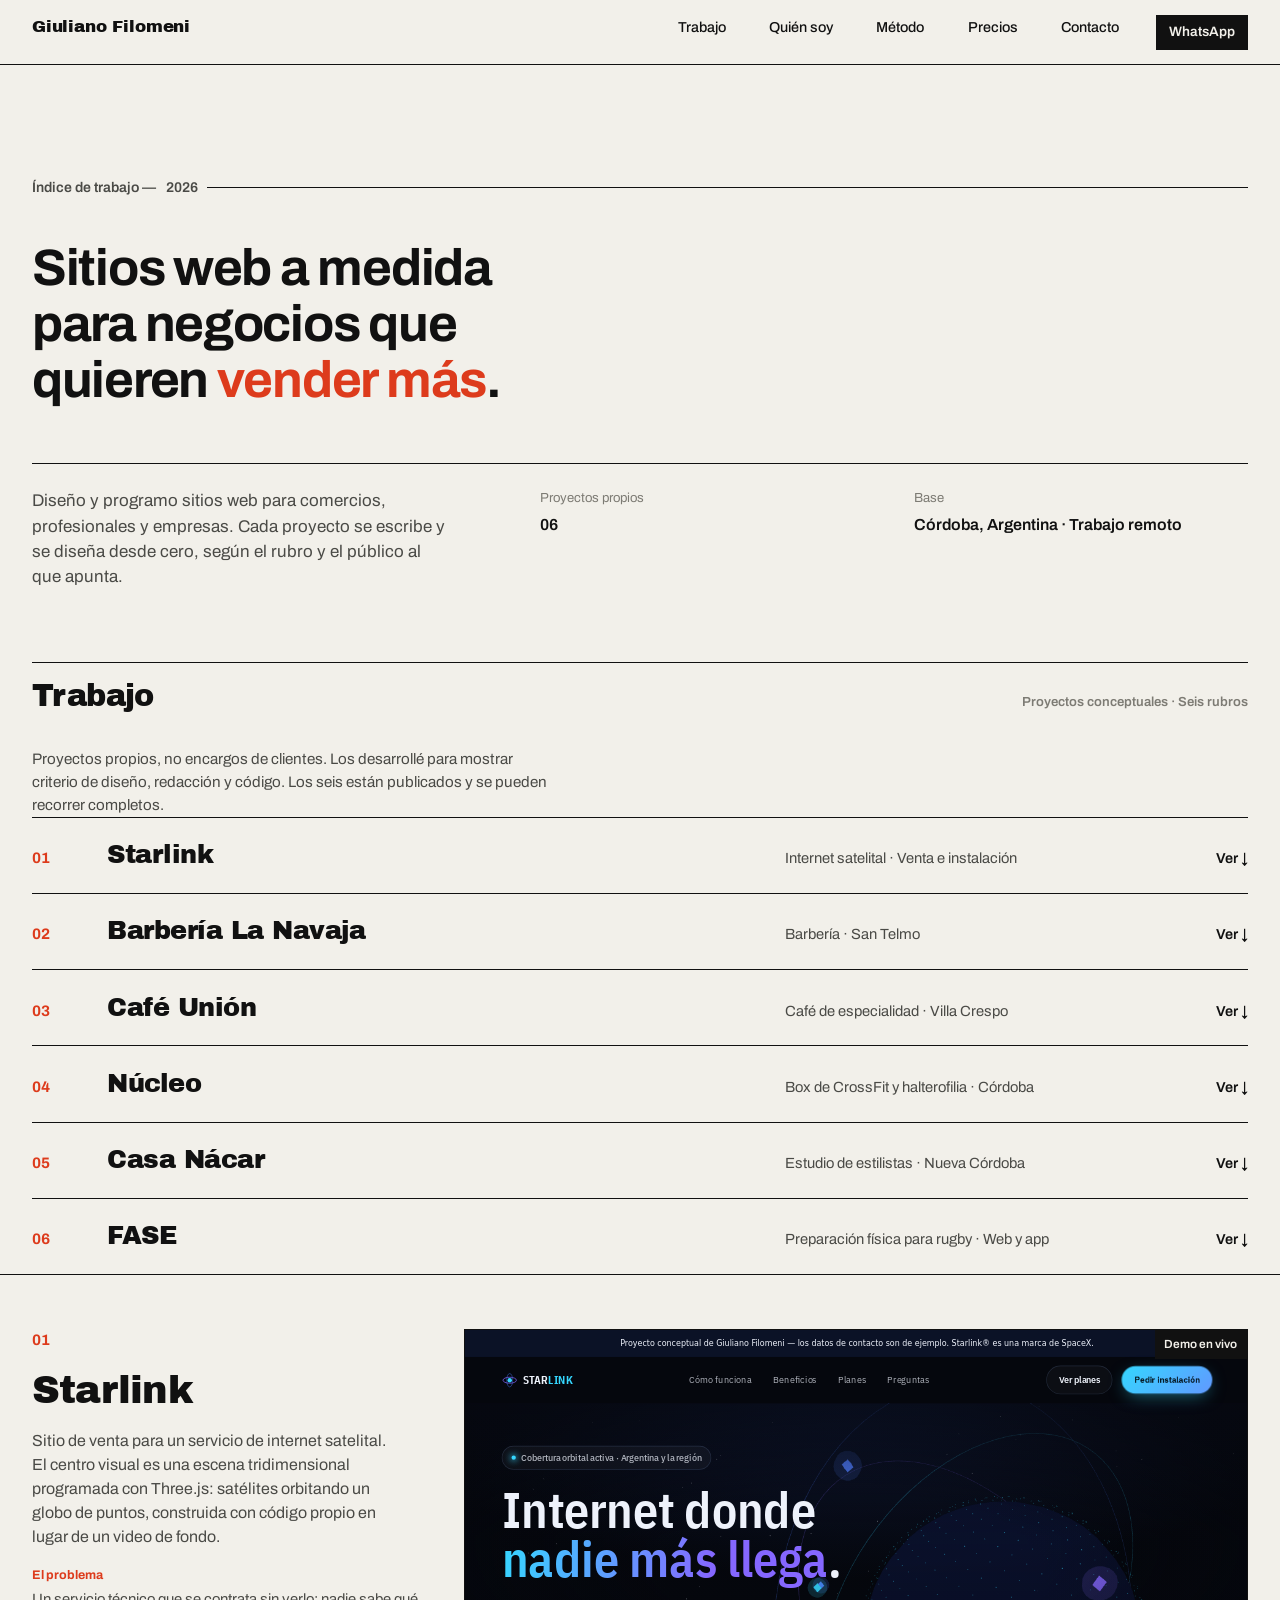
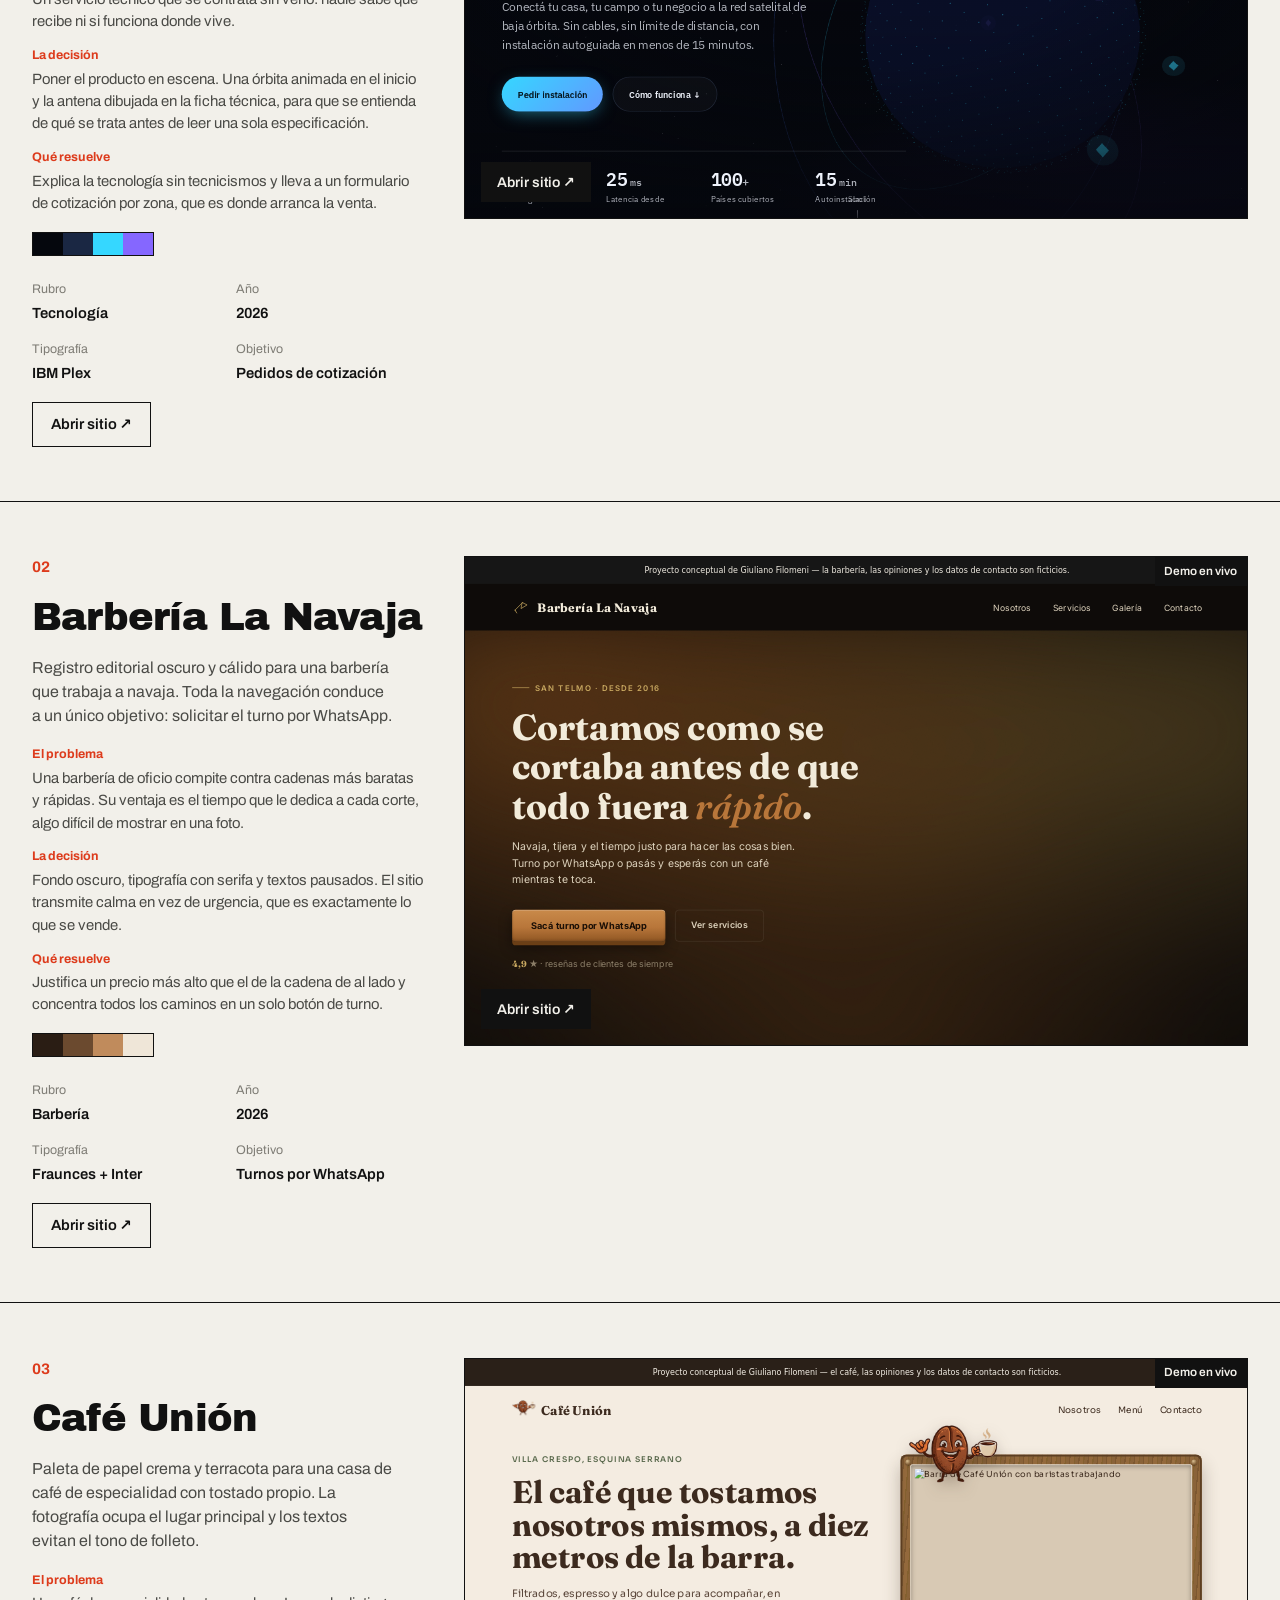
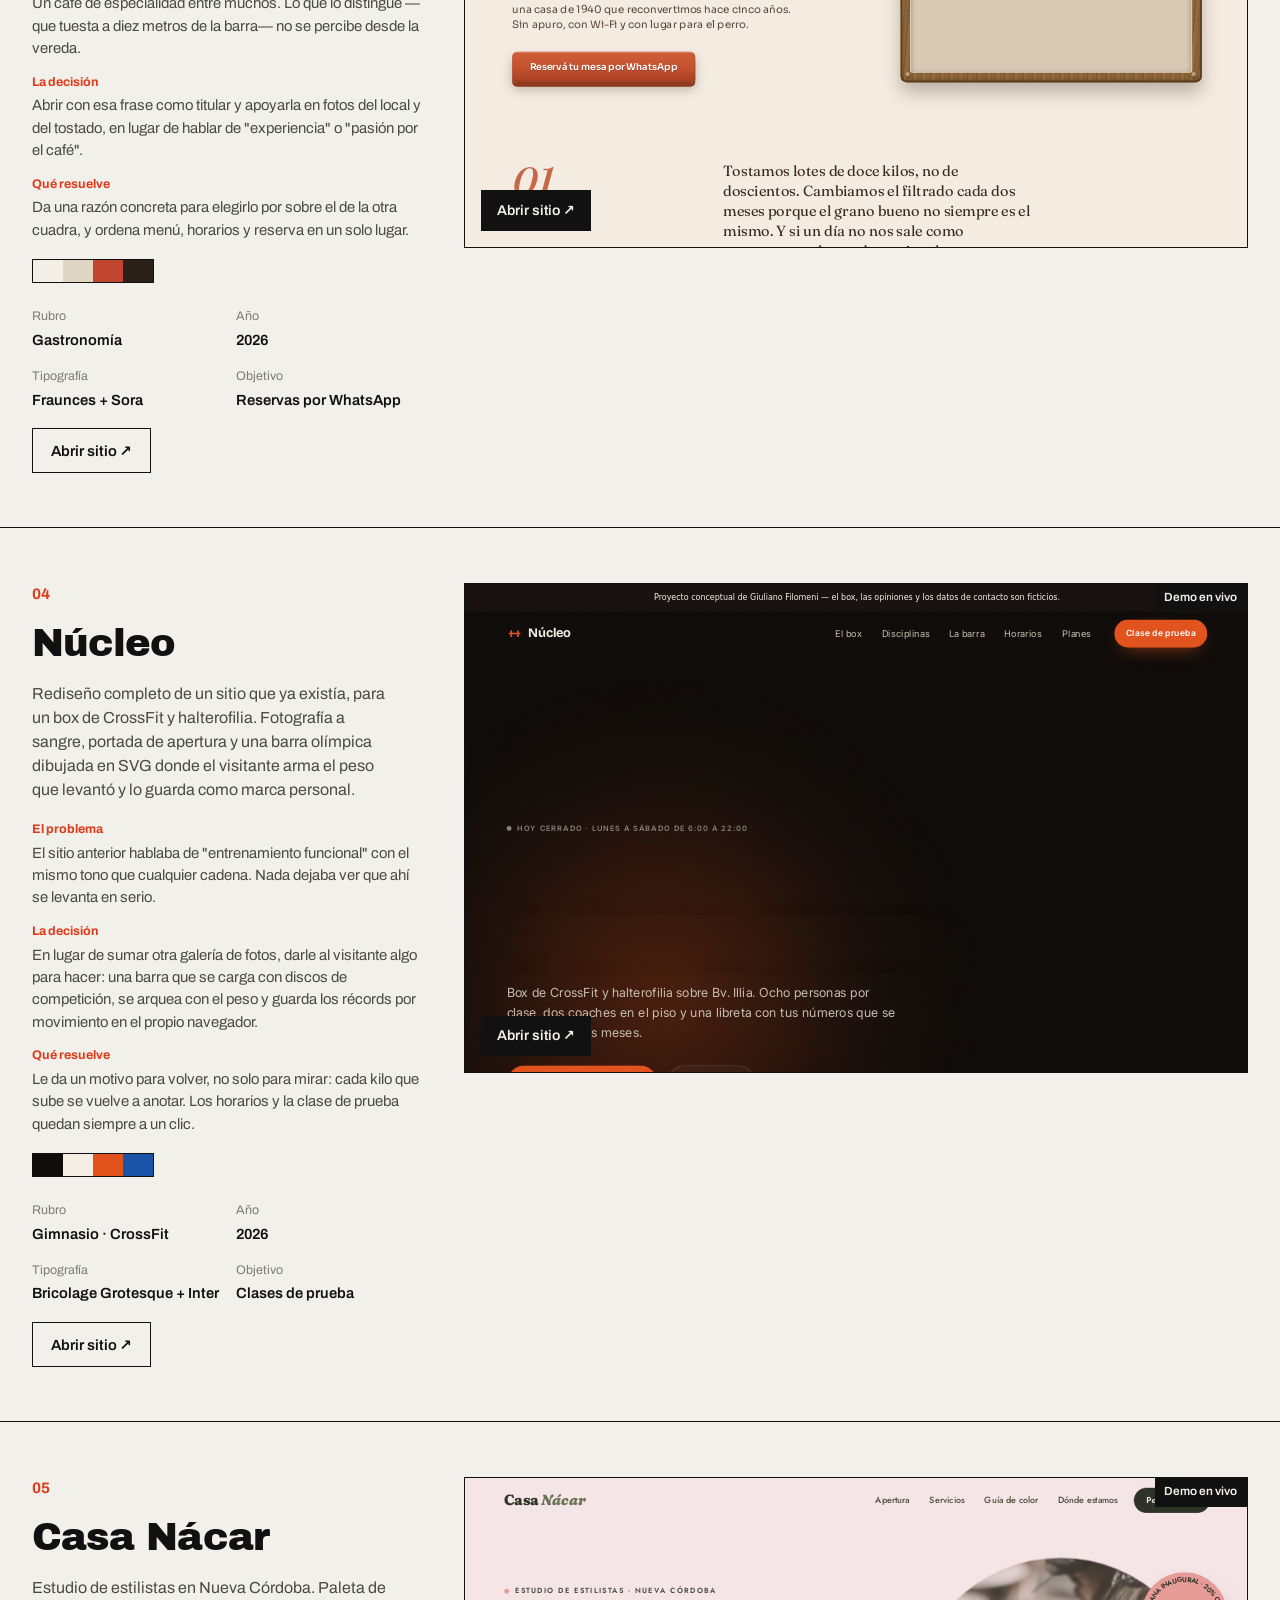
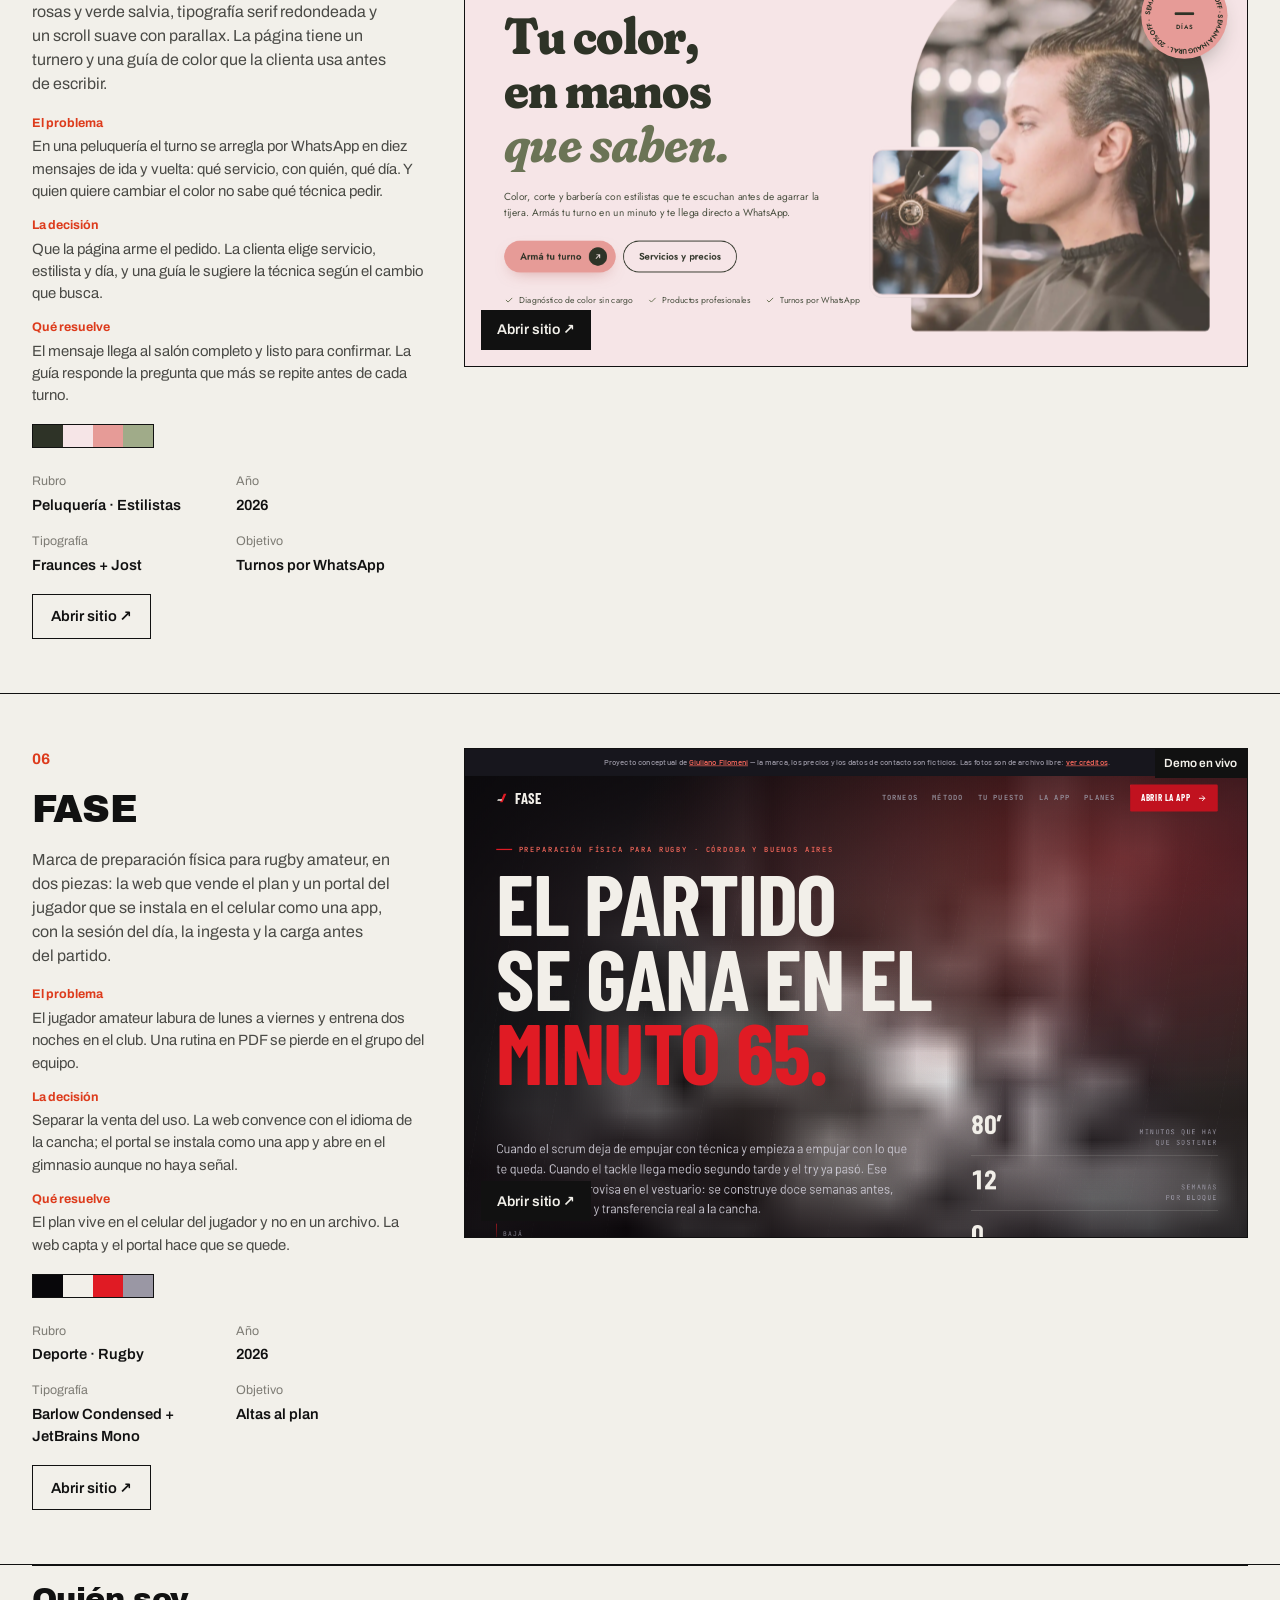
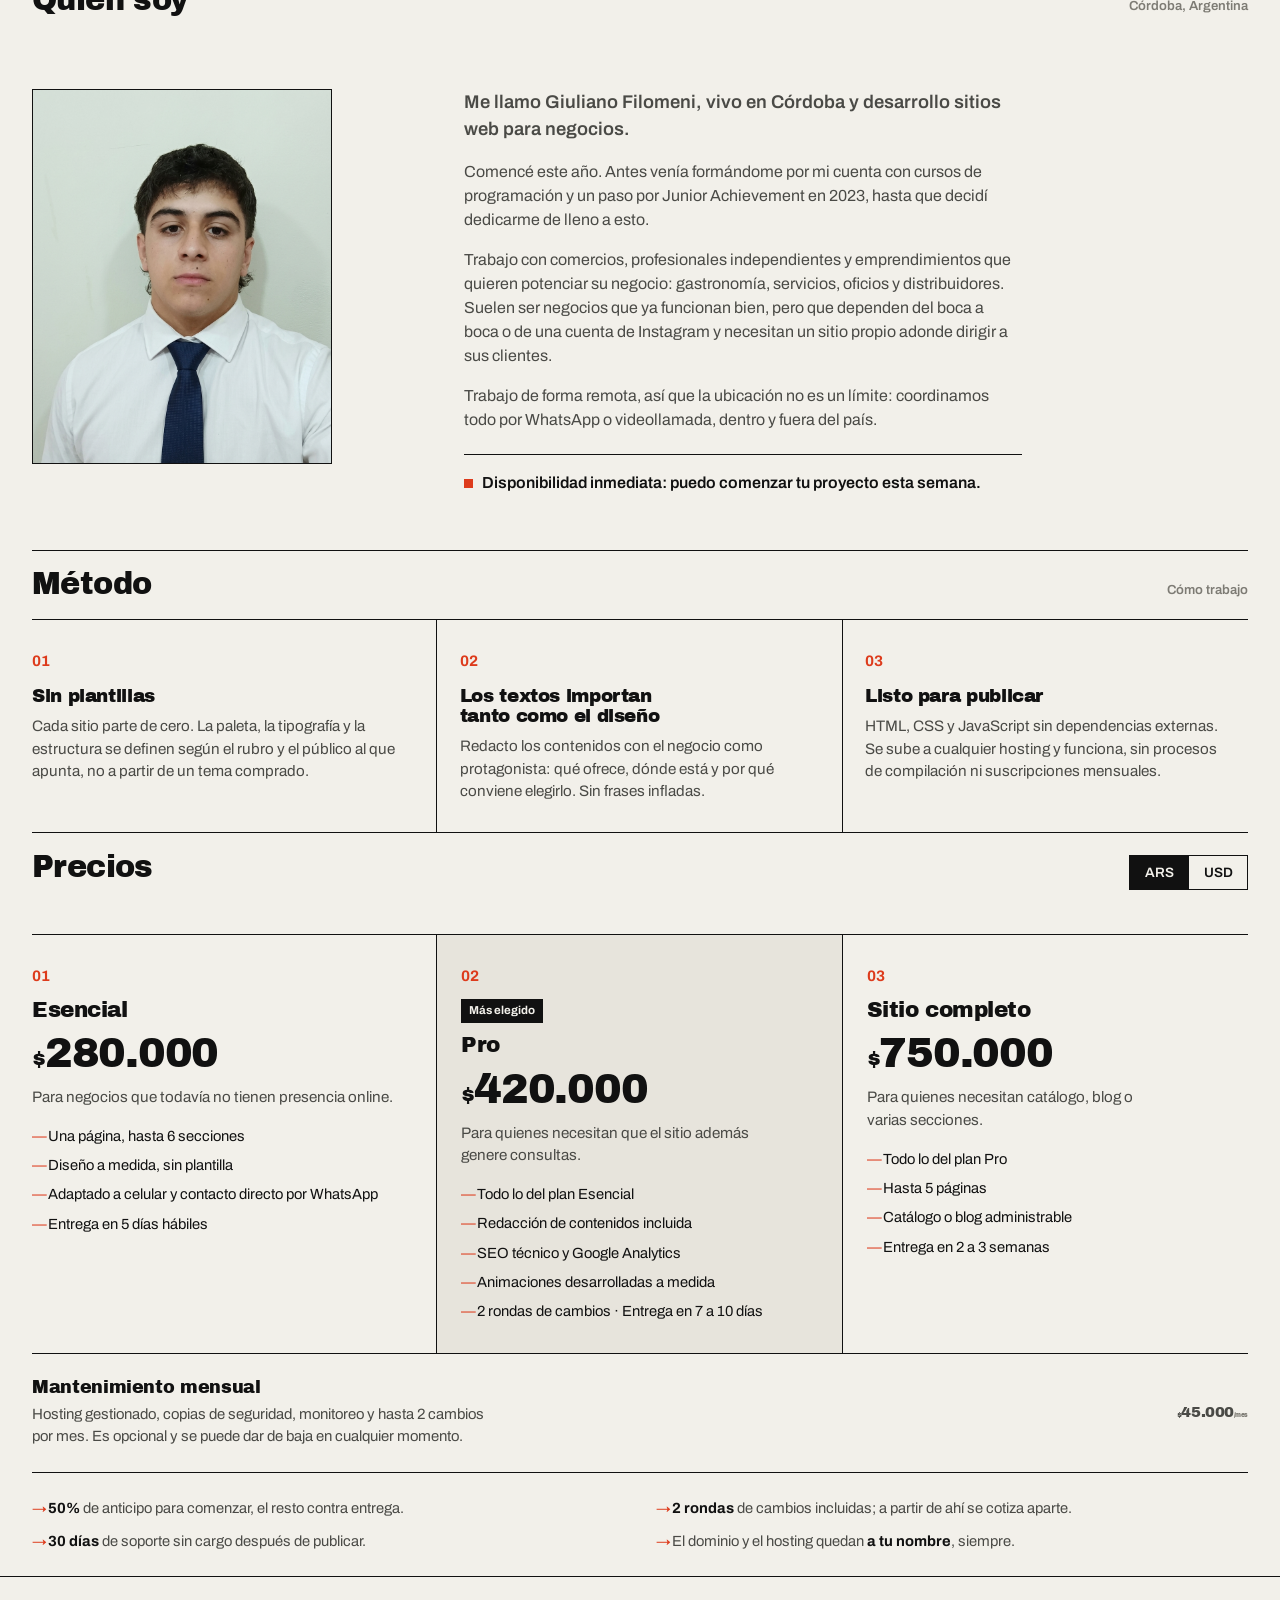
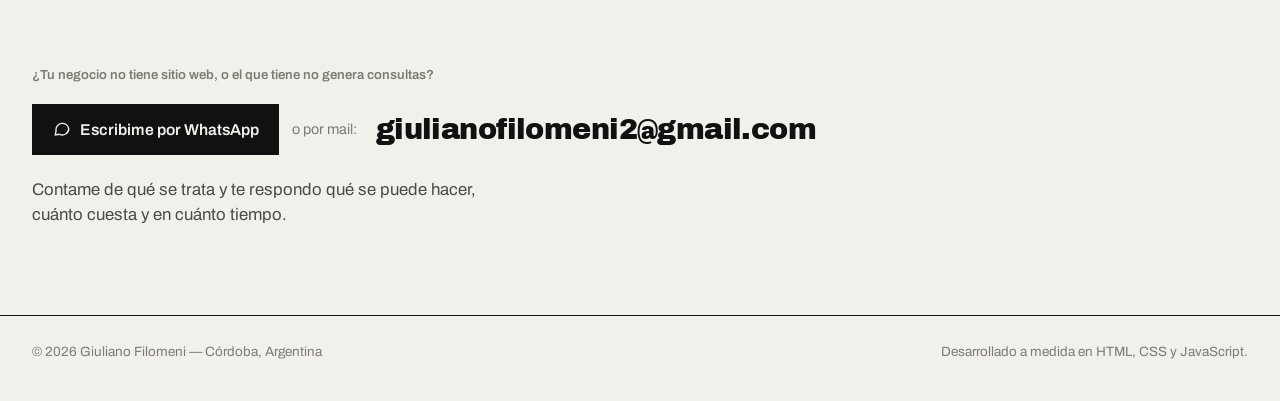
==== index.html @ c08fb783 "Portafolio y seis demos para GitHub Pages" ====
<!doctype html>
<html lang="es">
<head>
<meta charset="utf-8">
<meta name="viewport" content="width=device-width, initial-scale=1">
<title>Giuliano Filomeni — Sitios web para negocios</title>
<meta name="description" content="Diseño y desarrollo de sitios web a medida para comercios, profesionales y empresas. Sin plantillas, listos para publicar.">

<!-- Vista previa del enlace en WhatsApp, Instagram, LinkedIn y Gmail.
     og:url y og:image tienen que ser absolutas: WhatsApp no resuelve rutas
     relativas, y sin imagen el link se comparte como texto pelado. -->
<meta property="og:type" content="website">
<meta property="og:locale" content="es_AR">
<meta property="og:site_name" content="Giuliano Filomeni">
<meta property="og:url" content="https://giulianofilomeni2-ui.github.io/demos/">
<meta property="og:title" content="Giuliano Filomeni — Sitios web para negocios">
<meta property="og:description" content="Diseño y programo sitios web a medida para comercios, profesionales y empresas. Seis proyectos que podés recorrer completos.">
<meta property="og:image" content="https://giulianofilomeni2-ui.github.io/demos/assets/og.png">
<meta property="og:image:width" content="1200">
<meta property="og:image:height" content="630">
<meta property="og:image:alt" content="Sitios web a medida para negocios que venden más — Starlink, Barbería, Café Unión, Núcleo, Casa Nácar y FASE.">
<meta name="twitter:card" content="summary_large_image">

<link rel="preconnect" href="https://fonts.googleapis.com">
<link rel="preconnect" href="https://fonts.gstatic.com" crossorigin>
<link rel="stylesheet" href="https://fonts.googleapis.com/css2?family=Archivo+Black&family=Archivo:wght@400;500;600;700&display=swap">

<link rel="icon" href="data:image/svg+xml,%3Csvg xmlns='http://www.w3.org/2000/svg' viewBox='0 0 32 32'%3E%3Crect width='32' height='32' fill='%23f2f0ea'/%3E%3Crect x='6' y='6' width='20' height='20' fill='%23dd3b1c'/%3E%3C/svg%3E">

<link rel="stylesheet" href="styles.css?v=20260909">
<script>document.documentElement.className += " js-enabled";</script>
</head>
<body>
<a class="skip-link" href="#main">Saltar al contenido</a>

<!-- ============ MASTHEAD ============ -->
<header class="masthead">
  <div class="wrap masthead-inner">
    <a class="masthead-name" href="#top" data-name>Giuliano Filomeni</a>
    <nav class="masthead-meta" aria-label="Principal">
      <a class="masthead-link" href="#trabajo">Trabajo</a>
      <a class="masthead-link" href="#quien-soy">Quién soy</a>
      <a class="masthead-link" href="#metodo">Método</a>
      <a class="masthead-link" href="#precios">Precios</a>
      <a class="masthead-link" href="#contacto">Contacto</a>
      <a class="masthead-wa" data-whatsapp href="https://wa.me/5493516655499" target="_blank" rel="noopener">WhatsApp</a>
    </nav>
  </div>
</header>

<main id="main">

  <!-- ============ HERO ============ -->
  <section class="hero" id="top">
    <div class="wrap">
      <p class="hero-kicker">Índice de trabajo — <span data-year>2026</span></p>
      <h1 class="hero-title">Sitios web a medida para negocios que quieren <span class="accent">vender más</span>.</h1>

      <div class="hero-foot">
        <p class="hero-lede">Diseño y programo sitios web para comercios, profesionales y empresas. Cada proyecto se escribe y se diseña desde cero, según el rubro y el público al que apunta.</p>
        <dl class="hero-cell">
          <dt>Proyectos propios</dt>
          <dd>06</dd>
        </dl>
        <dl class="hero-cell">
          <dt>Base</dt>
          <dd>Córdoba, Argentina · Trabajo remoto</dd>
        </dl>
      </div>
    </div>
  </section>

  <!-- ============ ÍNDICE ============ -->
  <section id="trabajo">
    <div class="wrap">
      <div class="section-head">
        <h2>Trabajo</h2>
        <span class="label">Proyectos conceptuales · Seis rubros</span>
      </div>

      <p class="section-note">Proyectos propios, no encargos de clientes. Los desarrollé para mostrar criterio de diseño, redacción y código. Los seis están publicados y se pueden recorrer completos.</p>

      <a class="index-row" href="#proy-starlink">
        <span class="num">01</span>
        <span class="index-name">Starlink</span>
        <span class="index-meta">Internet satelital · Venta e instalación</span>
        <span class="index-go">Ver ↓</span>
      </a>
      <a class="index-row" href="#proy-barberia">
        <span class="num">02</span>
        <span class="index-name">Barbería La Navaja</span>
        <span class="index-meta">Barbería · San Telmo</span>
        <span class="index-go">Ver ↓</span>
      </a>
      <a class="index-row" href="#proy-cafe">
        <span class="num">03</span>
        <span class="index-name">Café Unión</span>
        <span class="index-meta">Café de especialidad · Villa Crespo</span>
        <span class="index-go">Ver ↓</span>
      </a>
      <a class="index-row" href="#proy-nucleo">
        <span class="num">04</span>
        <span class="index-name">Núcleo</span>
        <span class="index-meta">Box de CrossFit y halterofilia · Córdoba</span>
        <span class="index-go">Ver ↓</span>
      </a>
      <a class="index-row" href="#proy-nacar">
        <span class="num">05</span>
        <span class="index-name">Casa Nácar</span>
        <span class="index-meta">Estudio de estilistas · Nueva Córdoba</span>
        <span class="index-go">Ver ↓</span>
      </a>
      <a class="index-row" href="#proy-fase">
        <span class="num">06</span>
        <span class="index-name">FASE</span>
        <span class="index-meta">Preparación física para rugby · Web y app</span>
        <span class="index-go">Ver ↓</span>
      </a>
    </div>
  </section>

  <!-- ============ PROYECTO 01 — STARLINK ============ -->
  <section class="project-section" id="proy-starlink">
    <div class="wrap">
      <div class="project">
        <div class="project-info" data-reveal>
          <span class="num">01</span>
          <h2 class="project-title">Starlink</h2>
          <p class="project-desc">Sitio de venta para un servicio de internet satelital. El centro visual es una escena tridimensional programada con Three.js: satélites orbitando un globo de puntos, construida con código propio en lugar de un video de fondo.</p>

          <dl class="project-case">
            <div><dt>El problema</dt><dd>Un servicio técnico que se contrata sin verlo: nadie sabe qué recibe ni si funciona donde vive.</dd></div>
            <div><dt>La decisión</dt><dd>Poner el producto en escena. Una órbita animada en el inicio y la antena dibujada en la ficha técnica, para que se entienda de qué se trata antes de leer una sola especificación.</dd></div>
            <div><dt>Qué resuelve</dt><dd>Explica la tecnología sin tecnicismos y lleva a un formulario de cotización por zona, que es donde arranca la venta.</dd></div>
          </dl>
          <div class="project-swatches" aria-hidden="true">
            <span style="background:#05070d"></span><span style="background:#1a2743"></span>
            <span style="background:#35d7ff"></span><span style="background:#8567ff"></span>
          </div>
          <dl class="project-specs">
            <div><dt>Rubro</dt><dd>Tecnología</dd></div>
            <div><dt>Año</dt><dd>2026</dd></div>
            <div><dt>Tipografía</dt><dd>IBM Plex</dd></div>
            <div><dt>Objetivo</dt><dd>Pedidos de cotización</dd></div>
          </dl>
          <a class="project-cta" data-project-link="starlink" href="starlink/" target="_blank" rel="noopener">Abrir sitio ↗</a>
        </div>

        <div class="preview" data-reveal>
          <span class="preview-tag">Demo en vivo</span>
          <span class="preview-fallback" style="--fallback-bg:#05070d; --fallback-ink:#eef2fb;">
            <strong>Starlink</strong>
            <span>Escena 3D · Internet satelital</span>
          </span>
          <iframe data-project-frame="starlink" title="Vista previa del sitio Starlink"
                  loading="lazy" tabindex="-1" scrolling="no" aria-hidden="true"></iframe>
          <a class="preview-open" data-project-link="starlink" href="starlink/" target="_blank" rel="noopener">
            <span>Abrir sitio ↗</span>
          </a>
        </div>
      </div>
    </div>
  </section>

  <!-- ============ PROYECTO 02 — BARBERÍA ============ -->
  <section class="project-section" id="proy-barberia">
    <div class="wrap">
      <div class="project">
        <div class="project-info" data-reveal>
          <span class="num">02</span>
          <h2 class="project-title">Barbería La Navaja</h2>
          <p class="project-desc">Registro editorial oscuro y cálido para una barbería que trabaja a navaja. Toda la navegación conduce a un único objetivo: solicitar el turno por WhatsApp.</p>

          <dl class="project-case">
            <div><dt>El problema</dt><dd>Una barbería de oficio compite contra cadenas más baratas y rápidas. Su ventaja es el tiempo que le dedica a cada corte, algo difícil de mostrar en una foto.</dd></div>
            <div><dt>La decisión</dt><dd>Fondo oscuro, tipografía con serifa y textos pausados. El sitio transmite calma en vez de urgencia, que es exactamente lo que se vende.</dd></div>
            <div><dt>Qué resuelve</dt><dd>Justifica un precio más alto que el de la cadena de al lado y concentra todos los caminos en un solo botón de turno.</dd></div>
          </dl>
          <div class="project-swatches" aria-hidden="true">
            <span style="background:#2a1d14"></span><span style="background:#6b4a2f"></span>
            <span style="background:#c08b5c"></span><span style="background:#efe6d8"></span>
          </div>
          <dl class="project-specs">
            <div><dt>Rubro</dt><dd>Barbería</dd></div>
            <div><dt>Año</dt><dd>2026</dd></div>
            <div><dt>Tipografía</dt><dd>Fraunces + Inter</dd></div>
            <div><dt>Objetivo</dt><dd>Turnos por WhatsApp</dd></div>
          </dl>
          <a class="project-cta" data-project-link="barberia" href="barberia-la-navaja/" target="_blank" rel="noopener">Abrir sitio ↗</a>
        </div>

        <div class="preview" data-reveal>
          <span class="preview-tag">Demo en vivo</span>
          <span class="preview-fallback" style="--fallback-bg:#2a1d14; --fallback-ink:#efe6d8;">
            <strong>Barbería La Navaja</strong>
            <span>Editorial oscuro · San Telmo</span>
          </span>
          <iframe data-project-frame="barberia" title="Vista previa del sitio Barbería La Navaja"
                  loading="lazy" tabindex="-1" scrolling="no" aria-hidden="true"></iframe>
          <a class="preview-open" data-project-link="barberia" href="barberia-la-navaja/" target="_blank" rel="noopener">
            <span>Abrir sitio ↗</span>
          </a>
        </div>
      </div>
    </div>
  </section>

  <!-- ============ PROYECTO 03 — CAFÉ ============ -->
  <section class="project-section" id="proy-cafe">
    <div class="wrap">
      <div class="project">
        <div class="project-info" data-reveal>
          <span class="num">03</span>
          <h2 class="project-title">Café Unión</h2>
          <p class="project-desc">Paleta de papel crema y terracota para una casa de café de especialidad con tostado propio. La fotografía ocupa el lugar principal y los textos evitan el tono de folleto.</p>

          <dl class="project-case">
            <div><dt>El problema</dt><dd>Un café de especialidad entre muchos. Lo que lo distingue —que tuesta a diez metros de la barra— no se percibe desde la vereda.</dd></div>
            <div><dt>La decisión</dt><dd>Abrir con esa frase como titular y apoyarla en fotos del local y del tostado, en lugar de hablar de "experiencia" o "pasión por el café".</dd></div>
            <div><dt>Qué resuelve</dt><dd>Da una razón concreta para elegirlo por sobre el de la otra cuadra, y ordena menú, horarios y reserva en un solo lugar.</dd></div>
          </dl>
          <div class="project-swatches" aria-hidden="true">
            <span style="background:#f4efe6"></span><span style="background:#e0d4c2"></span>
            <span style="background:#c0442e"></span><span style="background:#2a2018"></span>
          </div>
          <dl class="project-specs">
            <div><dt>Rubro</dt><dd>Gastronomía</dd></div>
            <div><dt>Año</dt><dd>2026</dd></div>
            <div><dt>Tipografía</dt><dd>Fraunces + Sora</dd></div>
            <div><dt>Objetivo</dt><dd>Reservas por WhatsApp</dd></div>
          </dl>
          <a class="project-cta" data-project-link="cafe" href="cafe-union/" target="_blank" rel="noopener">Abrir sitio ↗</a>
        </div>

        <div class="preview" data-reveal>
          <span class="preview-tag">Demo en vivo</span>
          <span class="preview-fallback" style="--fallback-bg:#f4efe6; --fallback-ink:#2a2018;">
            <strong>Café Unión</strong>
            <span>Editorial crema · Villa Crespo</span>
          </span>
          <iframe data-project-frame="cafe" title="Vista previa del sitio Café Unión"
                  loading="lazy" tabindex="-1" scrolling="no" aria-hidden="true"></iframe>
          <a class="preview-open" data-project-link="cafe" href="cafe-union/" target="_blank" rel="noopener">
            <span>Abrir sitio ↗</span>
          </a>
        </div>
      </div>
    </div>
  </section>

  <!-- ============ PROYECTO 04 — NÚCLEO ============ -->
  <section class="project-section" id="proy-nucleo">
    <div class="wrap">
      <div class="project">
        <div class="project-info" data-reveal>
          <span class="num">04</span>
          <h2 class="project-title">Núcleo</h2>
          <p class="project-desc">Rediseño completo de un sitio que ya existía, para un box de CrossFit y halterofilia. Fotografía a sangre, portada de apertura y una barra olímpica dibujada en SVG donde el visitante arma el peso que levantó y lo guarda como marca personal.</p>

          <dl class="project-case">
            <div><dt>El problema</dt><dd>El sitio anterior hablaba de "entrenamiento funcional" con el mismo tono que cualquier cadena. Nada dejaba ver que ahí se levanta en serio.</dd></div>
            <div><dt>La decisión</dt><dd>En lugar de sumar otra galería de fotos, darle al visitante algo para hacer: una barra que se carga con discos de competición, se arquea con el peso y guarda los récords por movimiento en el propio navegador.</dd></div>
            <div><dt>Qué resuelve</dt><dd>Le da un motivo para volver, no solo para mirar: cada kilo que sube se vuelve a anotar. Los horarios y la clase de prueba quedan siempre a un clic.</dd></div>
          </dl>
          <div class="project-swatches" aria-hidden="true">
            <span style="background:#0f0c0a"></span><span style="background:#f4eee5"></span>
            <span style="background:#e2521c"></span><span style="background:#1a53a8"></span>
          </div>
          <dl class="project-specs">
            <div><dt>Rubro</dt><dd>Gimnasio · CrossFit</dd></div>
            <div><dt>Año</dt><dd>2026</dd></div>
            <div><dt>Tipografía</dt><dd>Bricolage Grotesque + Inter</dd></div>
            <div><dt>Objetivo</dt><dd>Clases de prueba</dd></div>
          </dl>
          <a class="project-cta" data-project-link="nucleo" href="nucleo/" target="_blank" rel="noopener">Abrir sitio ↗</a>
        </div>

        <div class="preview" data-reveal>
          <span class="preview-tag">Demo en vivo</span>
          <span class="preview-fallback" style="--fallback-bg:#0f0c0a; --fallback-ink:#f4eee5;">
            <strong>Núcleo</strong>
            <span>Foto a sangre · Nueva Córdoba</span>
          </span>
          <iframe data-project-frame="nucleo" title="Vista previa del sitio Núcleo"
                  loading="lazy" tabindex="-1" scrolling="no" aria-hidden="true"></iframe>
          <a class="preview-open" data-project-link="nucleo" href="nucleo/" target="_blank" rel="noopener">
            <span>Abrir sitio ↗</span>
          </a>
        </div>
      </div>
    </div>
  </section>

  <!-- ============ PROYECTO 05 — CASA NÁCAR ============ -->
  <section class="project-section" id="proy-nacar">
    <div class="wrap">
      <div class="project">
        <div class="project-info" data-reveal>
          <span class="num">05</span>
          <h2 class="project-title">Casa Nácar</h2>
          <p class="project-desc">Estudio de estilistas en Nueva Córdoba. Paleta de rosas y verde salvia, tipografía serif redondeada y un scroll suave con parallax. La página tiene un turnero y una guía de color que la clienta usa antes de escribir.</p>

          <dl class="project-case">
            <div><dt>El problema</dt><dd>En una peluquería el turno se arregla por WhatsApp en diez mensajes de ida y vuelta: qué servicio, con quién, qué día. Y quien quiere cambiar el color no sabe qué técnica pedir.</dd></div>
            <div><dt>La decisión</dt><dd>Que la página arme el pedido. La clienta elige servicio, estilista y día, y una guía le sugiere la técnica según el cambio que busca.</dd></div>
            <div><dt>Qué resuelve</dt><dd>El mensaje llega al salón completo y listo para confirmar. La guía responde la pregunta que más se repite antes de cada turno.</dd></div>
          </dl>
          <div class="project-swatches" aria-hidden="true">
            <span style="background:#2e3327"></span><span style="background:#f6e5e7"></span>
            <span style="background:#e69b97"></span><span style="background:#a0ab89"></span>
          </div>
          <dl class="project-specs">
            <div><dt>Rubro</dt><dd>Peluquería · Estilistas</dd></div>
            <div><dt>Año</dt><dd>2026</dd></div>
            <div><dt>Tipografía</dt><dd>Fraunces + Jost</dd></div>
            <div><dt>Objetivo</dt><dd>Turnos por WhatsApp</dd></div>
          </dl>
          <a class="project-cta" data-project-link="nacar" href="casa-nacar/" target="_blank" rel="noopener">Abrir sitio ↗</a>
        </div>

        <div class="preview" data-reveal>
          <span class="preview-tag">Demo en vivo</span>
          <span class="preview-fallback" style="--fallback-bg:#f6e5e7; --fallback-ink:#2e3327;">
            <strong>Casa Nácar</strong>
            <span>Turnero · Nueva Córdoba</span>
          </span>
          <iframe data-project-frame="nacar" title="Vista previa del sitio Casa Nácar"
                  loading="lazy" tabindex="-1" scrolling="no" aria-hidden="true"></iframe>
          <a class="preview-open" data-project-link="nacar" href="casa-nacar/" target="_blank" rel="noopener">
            <span>Abrir sitio ↗</span>
          </a>
        </div>
      </div>
    </div>
  </section>

  <!-- ============ PROYECTO 06 — FASE ============ -->
  <section class="project-section" id="proy-fase">
    <div class="wrap">
      <div class="project">
        <div class="project-info" data-reveal>
          <span class="num">06</span>
          <h2 class="project-title">FASE</h2>
          <p class="project-desc">Marca de preparación física para rugby amateur, en dos piezas: la web que vende el plan y un portal del jugador que se instala en el celular como una app, con la sesión del día, la ingesta y la carga antes del partido.</p>

          <dl class="project-case">
            <div><dt>El problema</dt><dd>El jugador amateur labura de lunes a viernes y entrena dos noches en el club. Una rutina en PDF se pierde en el grupo del equipo.</dd></div>
            <div><dt>La decisión</dt><dd>Separar la venta del uso. La web convence con el idioma de la cancha; el portal se instala como una app y abre en el gimnasio aunque no haya señal.</dd></div>
            <div><dt>Qué resuelve</dt><dd>El plan vive en el celular del jugador y no en un archivo. La web capta y el portal hace que se quede.</dd></div>
          </dl>
          <div class="project-swatches" aria-hidden="true">
            <span style="background:#08070a"></span><span style="background:#f2efe9"></span>
            <span style="background:#e01b24"></span><span style="background:#9a97a4"></span>
          </div>
          <dl class="project-specs">
            <div><dt>Rubro</dt><dd>Deporte · Rugby</dd></div>
            <div><dt>Año</dt><dd>2026</dd></div>
            <div><dt>Tipografía</dt><dd>Barlow Condensed + JetBrains Mono</dd></div>
            <div><dt>Objetivo</dt><dd>Altas al plan</dd></div>
          </dl>
          <a class="project-cta" data-project-link="fase" href="fase/" target="_blank" rel="noopener">Abrir sitio ↗</a>
        </div>

        <div class="preview" data-reveal>
          <span class="preview-tag">Demo en vivo</span>
          <span class="preview-fallback" style="--fallback-bg:#08070a; --fallback-ink:#f2efe9;">
            <strong>FASE</strong>
            <span>Web + app instalable · Rugby</span>
          </span>
          <iframe data-project-frame="fase" title="Vista previa del sitio FASE"
                  loading="lazy" tabindex="-1" scrolling="no" aria-hidden="true"></iframe>
          <a class="preview-open" data-project-link="fase" href="fase/" target="_blank" rel="noopener">
            <span>Abrir sitio ↗</span>
          </a>
        </div>
      </div>
    </div>
  </section>

  <!-- ============ QUIÉN SOY ============ -->
  <section class="about" id="quien-soy">
    <div class="wrap">
      <div class="section-head">
        <h2>Quién soy</h2>
        <span class="label">Córdoba, Argentina</span>
      </div>

      <div class="about-grid">
        <figure class="about-photo" data-photo>
          <img src="assets/giuliano.jpg" alt="Retrato de Giuliano Filomeni" width="600" height="750" decoding="async">
          <figcaption class="about-photo-empty">Falta subir la foto a <code>assets/giuliano.jpg</code></figcaption>
        </figure>

        <div class="about-text" data-reveal>
          <p class="about-lede">Me llamo <span data-name>Giuliano Filomeni</span>, vivo en Córdoba y desarrollo sitios web para negocios.</p>

          <p>Comencé este año. Antes venía formándome por mi cuenta con cursos de programación y un paso por Junior Achievement en 2023, hasta que decidí dedicarme de lleno a esto.</p>

          <p>Trabajo con comercios, profesionales independientes y emprendimientos que quieren potenciar su negocio: gastronomía, servicios, oficios y distribuidores. Suelen ser negocios que ya funcionan bien, pero que dependen del boca a boca o de una cuenta de Instagram y necesitan un sitio propio adonde dirigir a sus clientes.</p>

          <p>Trabajo de forma remota, así que la ubicación no es un límite: coordinamos todo por WhatsApp o videollamada, dentro y fuera del país.</p>

          <p class="about-status"><span class="dot" aria-hidden="true"></span> Disponibilidad inmediata: puedo comenzar tu proyecto esta semana.</p>
        </div>
      </div>
    </div>
  </section>

  <!-- ============ MÉTODO ============ -->
  <section id="metodo">
    <div class="wrap">
      <div class="section-head">
        <h2>Método</h2>
        <span class="label">Cómo trabajo</span>
      </div>

      <div class="method">
        <article class="method-item" data-reveal>
          <span class="num">01</span>
          <h3>Sin plantillas</h3>
          <p>Cada sitio parte de cero. La paleta, la tipografía y la estructura se definen según el rubro y el público al que apunta, no a partir de un tema comprado.</p>
        </article>
        <article class="method-item" data-reveal>
          <span class="num">02</span>
          <h3>Los textos importan tanto como el diseño</h3>
          <p>Redacto los contenidos con el negocio como protagonista: qué ofrece, dónde está y por qué conviene elegirlo. Sin frases infladas.</p>
        </article>
        <article class="method-item" data-reveal>
          <span class="num">03</span>
          <h3>Listo para publicar</h3>
          <p>HTML, CSS y JavaScript sin dependencias externas. Se sube a cualquier hosting y funciona, sin procesos de compilación ni suscripciones mensuales.</p>
        </article>
      </div>
    </div>
  </section>

  <!-- ============ PRECIOS ============ -->
  <section id="precios">
    <div class="wrap">
      <div class="section-head">
        <h2>Precios</h2>
        <div class="currency-switch" role="group" aria-label="Elegí la moneda">
          <button type="button" class="is-active" data-currency="ars" aria-pressed="true">ARS</button>
          <button type="button" data-currency="usd" aria-pressed="false">USD</button>
        </div>
      </div>

      <div class="plans">

        <article class="plan" data-reveal>
          <span class="num">01</span>
          <h3 class="plan-name">Esencial</h3>
          <p class="plan-price">
            <span class="cur" data-cur-ars>$</span><span data-price="esencial">280.000</span><span class="cur" data-cur-usd hidden> USD</span>
          </p>
          <p class="plan-for">Para negocios que todavía no tienen presencia online.</p>
          <ul class="plan-list">
            <li>Una página, hasta 6 secciones</li>
            <li>Diseño a medida, sin plantilla</li>
            <li>Adaptado a celular y contacto directo por WhatsApp</li>
            <li>Entrega en 5 días hábiles</li>
          </ul>
        </article>

        <article class="plan is-featured" data-reveal>
          <span class="num">02</span>
          <span class="plan-badge">Más elegido</span>
          <h3 class="plan-name">Pro</h3>
          <p class="plan-price">
            <span class="cur" data-cur-ars>$</span><span data-price="pro">420.000</span><span class="cur" data-cur-usd hidden> USD</span>
          </p>
          <p class="plan-for">Para quienes necesitan que el sitio además genere consultas.</p>
          <ul class="plan-list">
            <li>Todo lo del plan Esencial</li>
            <li>Redacción de contenidos incluida</li>
            <li>SEO técnico y Google Analytics</li>
            <li>Animaciones desarrolladas a medida</li>
            <li>2 rondas de cambios · Entrega en 7 a 10 días</li>
          </ul>
        </article>

        <article class="plan" data-reveal>
          <span class="num">03</span>
          <h3 class="plan-name">Sitio completo</h3>
          <p class="plan-price">
            <span class="cur" data-cur-ars>$</span><span data-price="completo">750.000</span><span class="cur" data-cur-usd hidden> USD</span>
          </p>
          <p class="plan-for">Para quienes necesitan catálogo, blog o varias secciones.</p>
          <ul class="plan-list">
            <li>Todo lo del plan Pro</li>
            <li>Hasta 5 páginas</li>
            <li>Catálogo o blog administrable</li>
            <li>Entrega en 2 a 3 semanas</li>
          </ul>
        </article>

      </div>

      <div class="plan-extra" data-reveal>
        <div>
          <h3>Mantenimiento mensual</h3>
          <p>Hosting gestionado, copias de seguridad, monitoreo y hasta 2 cambios por mes. Es opcional y se puede dar de baja en cualquier momento.</p>
        </div>
        <p class="plan-price plan-price-sm">
          <span class="cur" data-cur-ars>$</span><span data-price="mantenimiento">45.000</span><span class="cur" data-cur-usd hidden> USD</span><span class="per">/mes</span>
        </p>
      </div>

      <ul class="terms">
        <li><strong>50%</strong> de anticipo para comenzar, el resto contra entrega.</li>
        <li><strong>2 rondas</strong> de cambios incluidas; a partir de ahí se cotiza aparte.</li>
        <li><strong>30 días</strong> de soporte sin cargo después de publicar.</li>
        <li>El dominio y el hosting quedan <strong>a tu nombre</strong>, siempre.</li>
      </ul>
    </div>
  </section>

  <!-- ============ CONTACTO ============ -->
  <section class="contact" id="contacto">
    <div class="wrap">
      <p class="label" style="margin-bottom:1.2rem;">¿Tu negocio no tiene sitio web, o el que tiene no genera consultas?</p>

      <div class="contact-channels">
        <a class="btn-wa" data-whatsapp href="https://wa.me/5493516655499" target="_blank" rel="noopener">
          <svg viewBox="0 0 24 24" fill="none" stroke="currentColor" stroke-width="1.8" aria-hidden="true">
            <path d="M21 11.5a8.5 8.5 0 0 1-12.4 7.5L3 20l1.1-5.4A8.5 8.5 0 1 1 21 11.5Z"/>
          </svg>
          Escribime por WhatsApp
        </a>
        <span class="contact-or">o por mail:</span>
        <a class="contact-mail" data-email href="mailto:giulianofilomeni2@gmail.com">giulianofilomeni2@gmail.com</a>
      </div>

      <p class="contact-sub">Contame de qué se trata y te respondo qué se puede hacer, cuánto cuesta y en cuánto tiempo.</p>
    </div>
  </section>

</main>

<footer class="footer">
  <div class="wrap footer-inner">
    <p>© <span data-year>2026</span> <span data-name>Giuliano Filomeni</span> — Córdoba, Argentina</p>
    <p>Desarrollado a medida en HTML, CSS y JavaScript.</p>
  </div>
</footer>

<script defer src="lib/manifest.js"></script>
<script defer src="main.js?v=20260909"></script>
</body>
</html>
---- styles.css ----
/* =============================================================
   1. Tokens
   ============================================================= */
:root {
  --paper:     #f2f0ea;
  --paper-2:   #e7e4dc;
  --ink:       #111111;
  --ink-soft:  #4a4a46;
  --ink-mute:  #7d7b74;
  --accent:    #dd3b1c;
  --line:      #111111;

  --display: "Archivo Black", "Archivo", Impact, -apple-system, "Segoe UI", sans-serif;
  --sans:    "Archivo", -apple-system, BlinkMacSystemFont, "Segoe UI", system-ui, sans-serif;

  --ease-out:  cubic-bezier(0.16, 1, 0.3, 1);
  --ease-soft: cubic-bezier(0.25, 0.46, 0.45, 0.94);

  --gutter: 1.25rem;
  --container: 1400px;
}

/* =============================================================
   2. Reset & base
   ============================================================= */
*, *::before, *::after { box-sizing: border-box; margin: 0; }
html {
  -webkit-text-size-adjust: 100%;
  scroll-behavior: smooth;
  overflow-x: clip;
}
@media (prefers-reduced-motion: reduce) { html { scroll-behavior: auto; } }

body {
  background: var(--paper);
  color: var(--ink);
  font-family: var(--sans);
  font-size: 16px;
  line-height: 1.5;
  -webkit-font-smoothing: antialiased;
  -moz-osx-font-smoothing: grayscale;
  overflow-x: clip;
}

img, svg, iframe { display: block; max-width: 100%; border: 0; }
button { font: inherit; color: inherit; cursor: pointer; border: 0; background: none; }
a { color: inherit; text-decoration: none; }
ul, ol { list-style: none; padding: 0; }
p { text-wrap: pretty; }
h1, h2, h3 { font-family: var(--display); font-weight: 400; line-height: 1.08; letter-spacing: -0.02em; text-wrap: balance; }
::selection { background: var(--accent); color: var(--paper); }

:focus-visible { outline: 3px solid var(--accent); outline-offset: 2px; }

/* Brutalist rule: nothing is rounded, nothing casts a shadow */
* { border-radius: 0 !important; box-shadow: none !important; }

/* =============================================================
   3. Utilities
   ============================================================= */
.skip-link {
  position: fixed; top: -100px; left: 1rem; z-index: 999;
  padding: .7rem 1.1rem; background: var(--ink); color: var(--paper); font-weight: 600;
}
.skip-link:focus { top: 1rem; }

.wrap {
  width: 100%; max-width: var(--container); margin-inline: auto;
  padding-inline: var(--gutter);
}
@media (min-width: 960px) { :root { --gutter: 2rem; } }

.rule { border-top: 1px solid var(--line); }

.label {
  font-size: .82rem; font-weight: 600; color: var(--ink-mute);
}
.num {
  font-family: var(--sans); font-weight: 700; font-size: .95rem;
  font-variant-numeric: tabular-nums; color: var(--accent);
}

.sr-only {
  position: absolute; width: 1px; height: 1px; padding: 0; margin: -1px;
  overflow: hidden; clip: rect(0,0,0,0); white-space: nowrap;
}

/* =============================================================
   4. Header
   ============================================================= */
.masthead {
  position: sticky; top: 0; z-index: 50;
  background: var(--paper);
  border-bottom: 1px solid var(--line);
}
.masthead-inner {
  display: flex; align-items: baseline; justify-content: space-between; gap: 1rem;
  padding-block: .9rem;
}
.masthead-name { font-family: var(--display); font-size: 1.05rem; letter-spacing: -0.01em; }
.masthead-meta { display: none; gap: 2rem; }
@media (min-width: 720px) { .masthead-meta { display: flex; } }
.masthead-link { font-size: .9rem; font-weight: 500; padding: .15rem .35rem; transition: background .18s, color .18s; }
.masthead-link:hover { background: var(--ink); color: var(--paper); }

/* =============================================================
   5. Hero
   ============================================================= */
.hero { padding-block: clamp(3rem, 9vw, 7rem) clamp(2.5rem, 6vw, 4.5rem); }
.hero-kicker {
  display: flex; align-items: center; gap: .6rem;
  font-size: .88rem; font-weight: 600; color: var(--ink-soft);
  margin-bottom: clamp(1.6rem, 4vw, 2.6rem);
}
.hero-kicker::after { content: ""; flex: 1; height: 1px; background: var(--line); }

.hero-title {
  font-family: var(--sans);
  font-weight: 700;
  font-size: clamp(1.85rem, 4vw, 3.3rem);
  line-height: 1.1;
  letter-spacing: -0.025em;
  max-width: 22ch;
}
.hero-title .accent { color: var(--accent); }

.hero-foot {
  display: grid; grid-template-columns: 1fr; gap: 1.6rem;
  margin-top: clamp(2rem, 5vw, 3.4rem);
  padding-top: 1.5rem; border-top: 1px solid var(--line);
}
@media (min-width: 720px) { .hero-foot { grid-template-columns: 1.4fr 1fr 1fr; gap: 2.5rem; } }
.hero-lede { font-size: 1.06rem; color: var(--ink-soft); max-width: 42ch; }
.hero-cell dt { font-size: .82rem; color: var(--ink-mute); margin-bottom: .35rem; }
.hero-cell dd { font-size: 1rem; font-weight: 600; }

/* =============================================================
   6. Work index
   ============================================================= */
.section-head {
  display: flex; align-items: baseline; justify-content: space-between; gap: 1rem;
  padding-block: 1.1rem;
  border-top: 1px solid var(--line);
}
.section-head h2 { font-size: clamp(1.3rem, 2.6vw, 1.9rem); }

/* Mobile: number and "Ver" flank a stacked name + meta.
   The row has four cells, so the areas are named explicitly — a bare
   three-column track list would push the fourth onto its own line. */
.index-row {
  display: grid;
  grid-template-columns: 2.2rem 1fr auto;
  grid-template-areas:
    "num name go"
    "num meta go";
  gap: .25rem 1rem;
  align-items: baseline;
  padding-block: 1.15rem;
  border-top: 1px solid var(--line);
  transition: background .18s var(--ease-out), color .18s var(--ease-out), padding-inline .25s var(--ease-out);
}
.index-row .num { grid-area: num; }
.index-name    { grid-area: name; }
.index-meta    { grid-area: meta; }
.index-go      { grid-area: go; }

@media (min-width: 720px) {
  .index-row {
    grid-template-columns: 3.5rem 1.6fr 1fr auto;
    grid-template-areas: "num name meta go";
    gap: 1rem 1.2rem;
  }
}
.index-row:hover { background: var(--ink); color: var(--paper); padding-inline: .9rem; }
.index-row:hover .num,
.index-row:hover .index-meta { color: var(--paper); }
.index-name { font-family: var(--display); font-size: clamp(1.15rem, 2.4vw, 1.6rem); letter-spacing: -0.02em; }
.index-meta { font-size: .92rem; color: var(--ink-soft); }
.index-go { font-size: .9rem; font-weight: 600; white-space: nowrap; }

/* =============================================================
   7. Project blocks + live previews
   ============================================================= */
.project-section { border-top: 1px solid var(--line); }
.project {
  display: grid; grid-template-columns: 1fr; gap: 1.6rem;
  padding-block: clamp(2rem, 5vw, 3.4rem);
}
@media (min-width: 960px) {
  .project { grid-template-columns: 4fr 8fr; gap: 2.5rem; }
}
.project-info { display: flex; flex-direction: column; gap: 1.1rem; }
.project-title { font-size: clamp(1.6rem, 3.2vw, 2.4rem); }
.project-desc { font-size: 1rem; color: var(--ink-soft); max-width: 40ch; }
/* Caso: problema → decisión → resultado, para que la ficha se lea
   como un caso de estudio y no solo como datos técnicos */
.project-case { display: flex; flex-direction: column; gap: .85rem; }
.project-case dt {
  font-size: .78rem; font-weight: 700; color: var(--accent);
  margin-bottom: .18rem;
}
.project-case dd { font-size: .93rem; color: var(--ink-soft); margin: 0; }

.project-specs { display: grid; grid-template-columns: repeat(2, 1fr); gap: 1rem; margin-top: auto; padding-top: .4rem; }
.project-specs dt { font-size: .78rem; color: var(--ink-mute); margin-bottom: .2rem; }
.project-specs dd { font-size: .92rem; font-weight: 600; }
.project-swatches { display: flex; gap: 0; border: 1px solid var(--line); width: fit-content; }
.project-swatches span { width: 30px; height: 22px; }

.project-cta {
  display: inline-flex; align-items: center; gap: .5rem; align-self: flex-start;
  border: 1px solid var(--ink); padding: .65rem 1.1rem;
  font-weight: 600; font-size: .92rem;
  transition: background .18s var(--ease-out), color .18s var(--ease-out);
}
.project-cta:hover { background: var(--accent); border-color: var(--accent); color: var(--paper); }

/* The preview is the real site running in an iframe, scaled down.
   The panel underneath shows through if the frame can't load. */
.preview {
  position: relative;
  border: 1px solid var(--line);
  aspect-ratio: 16 / 10;
  overflow: hidden;
  background: var(--paper-2);
  display: block;
}
.preview-fallback {
  position: absolute; inset: 0;
  display: flex; flex-direction: column; justify-content: flex-end;
  padding: 1.4rem;
  background: var(--fallback-bg, var(--paper-2));
  color: var(--fallback-ink, var(--ink));
}
.preview-fallback strong { font-family: var(--display); font-size: 1.3rem; }
.preview-fallback span { font-size: .85rem; opacity: .75; }

.preview iframe {
  position: absolute; top: 0; left: 0;
  /* max-width:none is required: the global reset would otherwise clamp the
     frame to the card width and the site inside would render its mobile layout */
  width: 1280px; height: 800px; max-width: none;
  transform: scale(var(--preview-scale, .5));
  transform-origin: top left;
  pointer-events: none;   /* the card handles the click; the frame never traps scroll */
  opacity: 0;
  transition: opacity .5s var(--ease-out);
}
.preview iframe.is-loaded { opacity: 1; }

.preview-tag {
  position: absolute; top: 0; right: 0; z-index: 3;
  background: var(--ink); color: var(--paper);
  font-size: .74rem; font-weight: 600;
  padding: .35rem .6rem;
}
.preview:hover .preview-tag { background: var(--accent); }

/* Sibling of the frame, never its parent: an <a> may not wrap an <iframe>.
   Kept to the size of its own button — a full-card invisible overlay means any
   stray click on the preview navigates away from the portfolio. */
.preview-open {
  position: absolute; left: 0; bottom: 0; z-index: 4;
  margin: 1rem;
}
.preview-open span {
  display: inline-block;
  background: var(--ink); color: var(--paper);
  font-size: .88rem; font-weight: 600;
  padding: .6rem 1rem;
  transition: background .18s var(--ease-out), transform .18s var(--ease-out);
}
.preview-open:hover span, .preview-open:focus-visible span {
  background: var(--accent); transform: translateY(-2px);
}

/* =============================================================
   7b. Precios
   ============================================================= */
.section-note {
  font-size: .95rem; color: var(--ink-soft); max-width: 60ch;
  padding-block: 1.1rem 0;
}

.currency-switch { display: flex; border: 1px solid var(--ink); }
.currency-switch button {
  padding: .4rem .9rem; font-size: .85rem; font-weight: 600;
  transition: background .15s, color .15s;
}
.currency-switch button + button { border-left: 1px solid var(--ink); }
.currency-switch button.is-active { background: var(--ink); color: var(--paper); }

.plans { display: grid; grid-template-columns: 1fr; margin-top: 1.6rem; }
@media (min-width: 860px) { .plans { grid-template-columns: repeat(3, 1fr); } }
.plan {
  padding: 1.8rem 0;
  border-top: 1px solid var(--line);
  display: flex; flex-direction: column; gap: .7rem;
}
@media (min-width: 860px) {
  .plan { padding: 1.9rem 1.5rem 1.9rem 0; border-right: 1px solid var(--line); }
  .plan:last-child { border-right: 0; padding-right: 0; }
  .plan + .plan { padding-left: 1.5rem; }
}
.plan.is-featured { background: var(--paper-2); }
@media (min-width: 860px) { .plan.is-featured { padding-inline: 1.5rem; } }
.plan-badge {
  align-self: flex-start; background: var(--ink); color: var(--paper);
  font-size: .72rem; font-weight: 700; padding: .22rem .5rem;
}
.plan-name { font-size: 1.35rem; }
.plan-price {
  font-family: var(--display); font-size: clamp(1.9rem, 3.6vw, 2.6rem);
  letter-spacing: -0.03em; line-height: 1;
}
.plan-price .cur { font-size: .5em; }
.plan-price .per { font-size: .4em; color: var(--ink-mute); }
.plan-price-sm { font-size: clamp(1.5rem, 2.6vw, 2rem); }
.plan-for { font-size: .95rem; color: var(--ink-soft); }
.plan-list { display: flex; flex-direction: column; gap: .45rem; margin-top: .3rem; }
.plan-list li { font-size: .92rem; padding-left: 1rem; position: relative; }
.plan-list li::before { content: "—"; position: absolute; left: 0; color: var(--accent); }

.plan-extra {
  display: flex; flex-wrap: wrap; gap: 1rem; align-items: center; justify-content: space-between;
  border-top: 1px solid var(--line); border-bottom: 1px solid var(--line);
  padding-block: 1.5rem; margin-top: 0;
}
.plan-extra h3 { font-size: 1.1rem; margin-bottom: .4rem; }
.plan-extra p { font-size: .93rem; color: var(--ink-soft); max-width: 52ch; }

.terms { display: grid; grid-template-columns: 1fr; gap: .6rem; padding-block: 1.5rem; }
@media (min-width: 720px) { .terms { grid-template-columns: repeat(2, 1fr); gap: .7rem 2rem; } }
.terms li { font-size: .92rem; color: var(--ink-soft); padding-left: 1rem; position: relative; }
.terms li::before { content: "→"; position: absolute; left: 0; color: var(--accent); }
.terms strong { color: var(--ink); }

/* =============================================================
   7c. Quién soy
   ============================================================= */
.about { border-top: 1px solid var(--line); }
.about-grid {
  display: grid; grid-template-columns: 1fr; gap: 1.8rem;
  padding-block: clamp(2rem, 5vw, 3.4rem);
}
@media (min-width: 860px) { .about-grid { grid-template-columns: 4fr 8fr; gap: 2.5rem; } }

.about-photo {
  border: 1px solid var(--line);
  background: var(--paper-2);
  aspect-ratio: 4 / 5;
  max-width: 300px;
  overflow: hidden;
  margin: 0;
}
.about-photo img {
  width: 100%; height: 100%;
  object-fit: cover; object-position: 50% 22%;
}
/* Si todavía no se subió la foto, queda un bloque neutro con aviso
   en vez del ícono de imagen rota */
.about-photo-empty { display: none; }
.about-photo.is-missing { display: grid; place-items: center; padding: 1.2rem; }
.about-photo.is-missing img { display: none; }
.about-photo.is-missing .about-photo-empty {
  display: block; text-align: center;
  font-size: .82rem; color: var(--ink-mute); line-height: 1.5;
}
.about-photo-empty code { font-size: .95em; color: var(--accent); word-break: break-all; }

.about-text { display: flex; flex-direction: column; gap: 1rem; max-width: 62ch; }
.about-lede { font-size: 1.15rem; font-weight: 600; }
.about-text p { color: var(--ink-soft); }
.about-status {
  display: flex; align-items: center; gap: .55rem;
  margin-top: .4rem; padding-top: 1rem;
  border-top: 1px solid var(--line);
  font-weight: 600; color: var(--ink) !important;
}
.about-status .dot {
  width: 9px; height: 9px; background: var(--accent); flex: none;
}

/* =============================================================
   8. Método
   ============================================================= */
.method { display: grid; grid-template-columns: 1fr; }
@media (min-width: 720px) { .method { grid-template-columns: repeat(3, 1fr); } }
.method-item { padding: 1.6rem 0; border-top: 1px solid var(--line); }
@media (min-width: 720px) {
  .method-item { padding: 1.8rem 1.4rem 1.8rem 0; border-right: 1px solid var(--line); }
  .method-item:last-child { border-right: 0; }
  .method-item + .method-item { padding-left: 1.4rem; }
}
.method-item h3 { font-size: 1.15rem; margin: .9rem 0 .5rem; }
.method-item p { font-size: .95rem; color: var(--ink-soft); }

/* =============================================================
   9. Contacto
   ============================================================= */
.contact { padding-block: clamp(3rem, 7vw, 5.5rem); border-top: 1px solid var(--line); }
.contact-mail {
  display: inline-block;
  font-family: var(--display);
  font-size: clamp(1.1rem, 2.6vw, 1.8rem);
  letter-spacing: -0.02em;
  word-break: break-word;
  padding: .12em .2em;
  transition: background .2s var(--ease-out), color .2s var(--ease-out);
}
.contact-mail:hover { background: var(--accent); color: var(--paper); }
.contact-sub { font-size: 1.05rem; color: var(--ink-soft); margin-top: 1.4rem; max-width: 46ch; }

/* Canales de contacto */
.contact-channels { display: flex; flex-wrap: wrap; gap: .8rem; align-items: center; margin-top: .4rem; }
.btn-wa {
  display: inline-flex; align-items: center; gap: .55rem;
  background: var(--ink); color: var(--paper);
  padding: .85rem 1.3rem; font-weight: 600; font-size: .98rem;
  transition: background .18s var(--ease-out), transform .18s var(--ease-out);
}
.btn-wa:hover { background: var(--accent); transform: translateY(-2px); }
.btn-wa svg { width: 18px; height: 18px; }
.contact-or { font-size: .9rem; color: var(--ink-mute); }

.masthead-wa {
  display: none; background: var(--ink); color: var(--paper);
  padding: .45rem .8rem; font-size: .85rem; font-weight: 600;
  transition: background .18s;
}
.masthead-wa:hover { background: var(--accent); }
@media (min-width: 720px) { .masthead-wa { display: inline-block; } }

/* =============================================================
   10. Footer
   ============================================================= */
.footer { border-top: 1px solid var(--line); padding-block: 1.6rem 2.4rem; }
.footer-inner { display: flex; flex-wrap: wrap; gap: .8rem 2rem; justify-content: space-between; }
.footer-inner p, .footer-inner a { font-size: .84rem; color: var(--ink-mute); }
.footer-inner a:hover { color: var(--ink); }

/* =============================================================
   11. Reveal
   ============================================================= */
.js-enabled [data-reveal] {
  opacity: 0; transform: translateY(20px);
  transition: opacity .7s var(--ease-soft), transform .7s var(--ease-soft);
}
.js-enabled [data-reveal].is-revealed { opacity: 1; transform: none; }
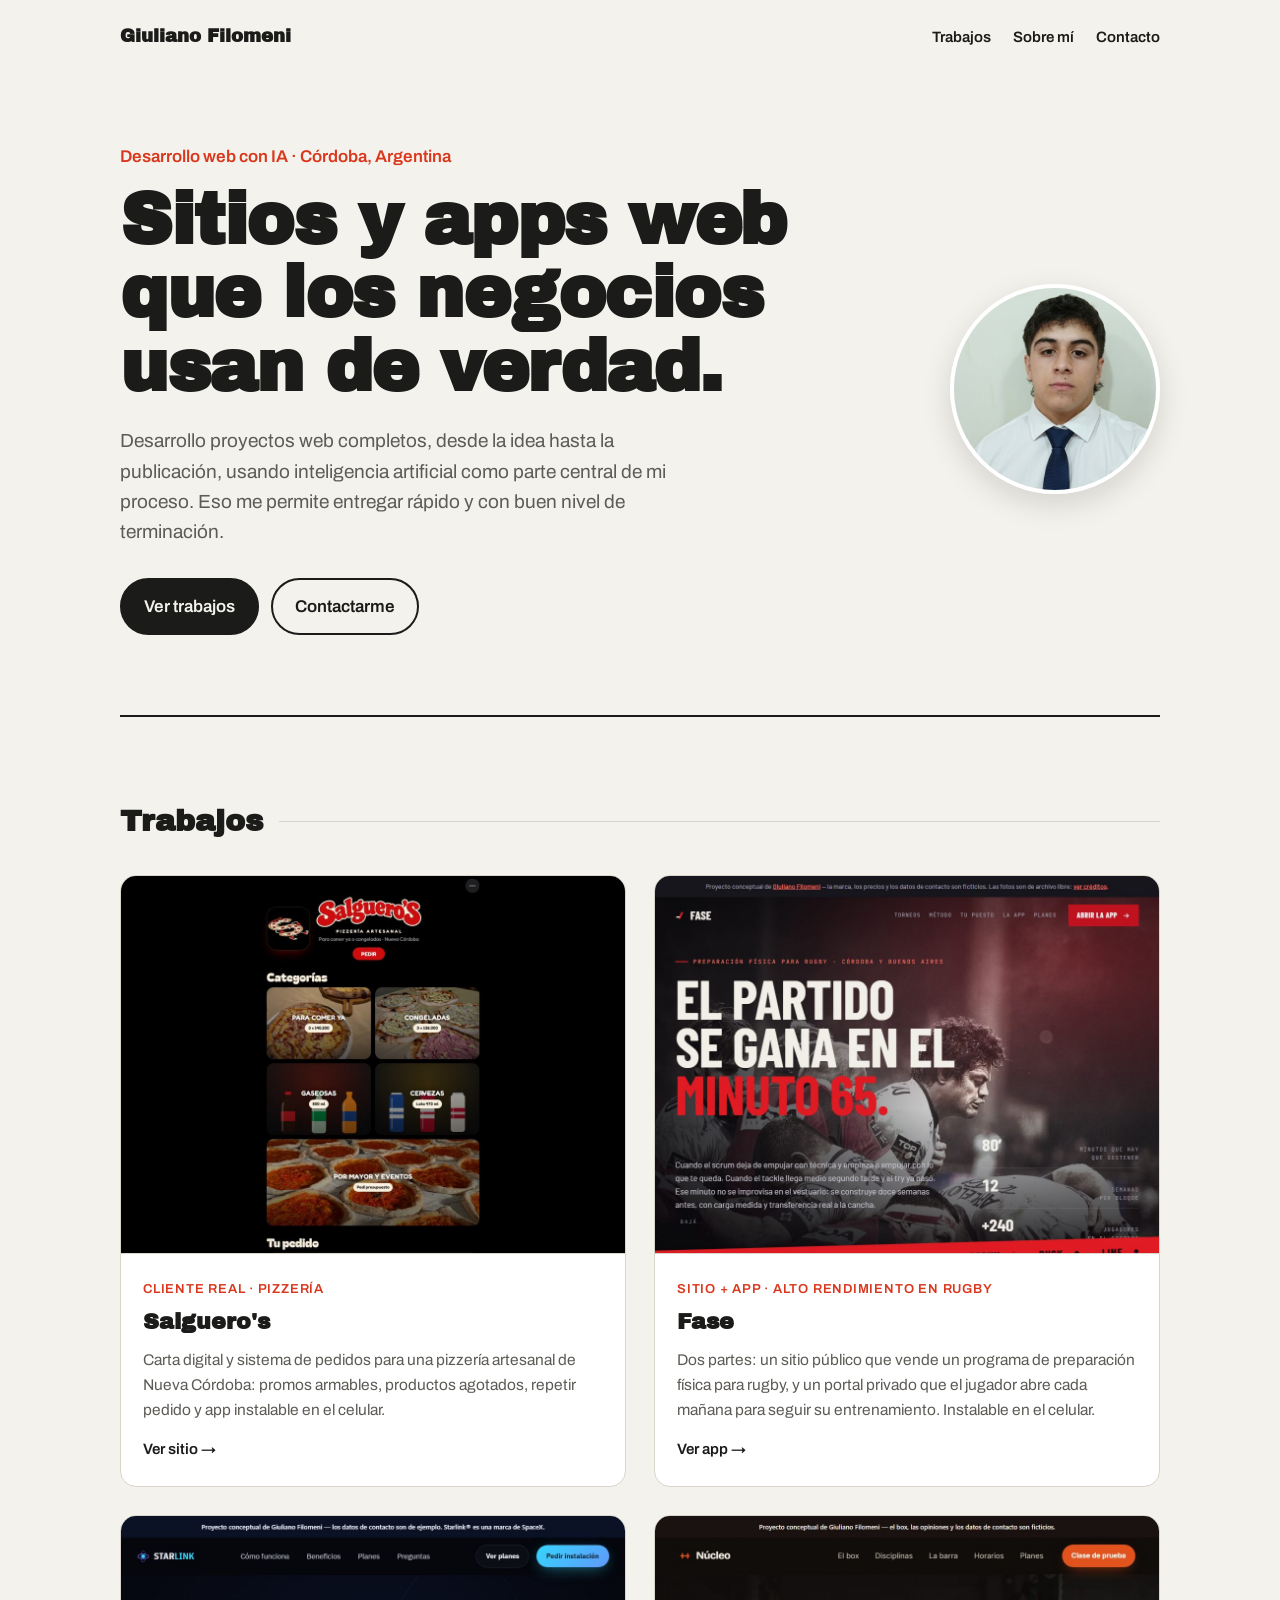
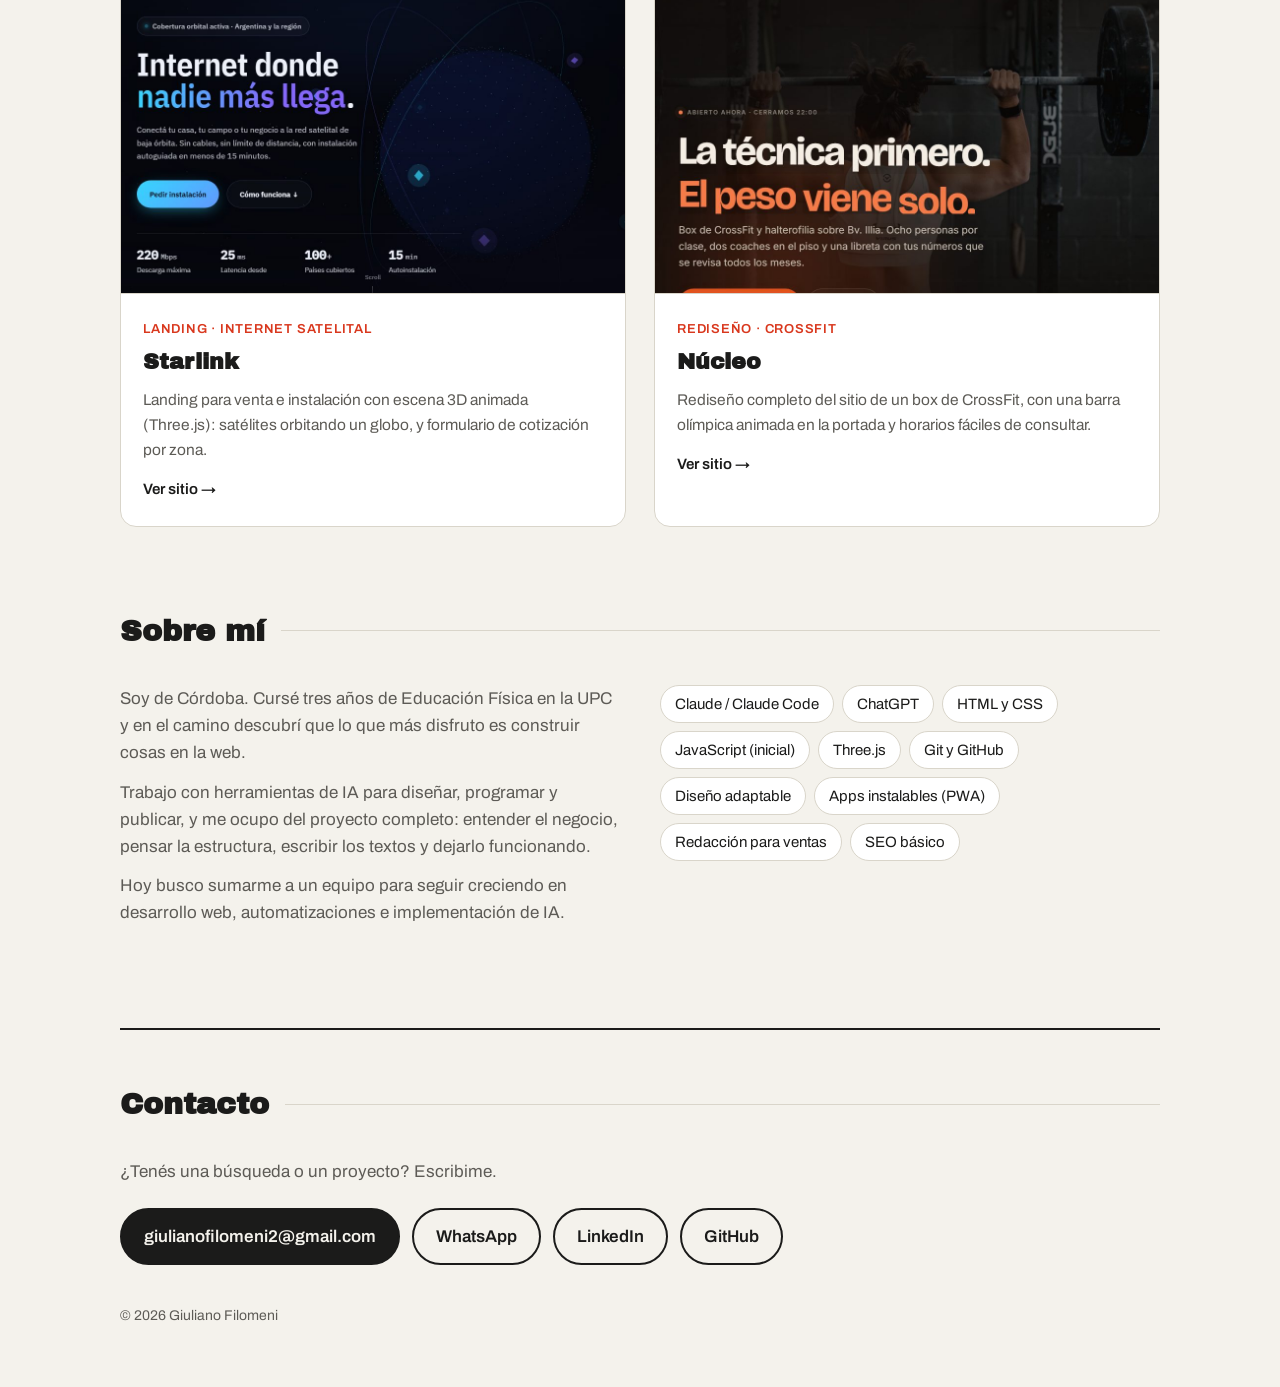
==== commit dbaf81b6: "Portfolio nuevo orientado a búsqueda laboral; el anterior queda en servicios.html" ====
--- a/index.html
+++ b/index.html
@@ -3,548 +3,134 @@
 <head>
 <meta charset="utf-8">
 <meta name="viewport" content="width=device-width, initial-scale=1">
-<title>Giuliano Filomeni — Sitios web para negocios</title>
-<meta name="description" content="Diseño y desarrollo de sitios web a medida para comercios, profesionales y empresas. Sin plantillas, listos para publicar.">
-
-<!-- Vista previa del enlace en WhatsApp, Instagram, LinkedIn y Gmail.
-     og:url y og:image tienen que ser absolutas: WhatsApp no resuelve rutas
-     relativas, y sin imagen el link se comparte como texto pelado. -->
-<meta property="og:type" content="website">
-<meta property="og:locale" content="es_AR">
-<meta property="og:site_name" content="Giuliano Filomeni">
-<meta property="og:url" content="https://giulianofilomeni2-ui.github.io/demos/">
-<meta property="og:title" content="Giuliano Filomeni — Sitios web para negocios">
-<meta property="og:description" content="Diseño y programo sitios web a medida para comercios, profesionales y empresas. Seis proyectos que podés recorrer completos.">
-<meta property="og:image" content="https://giulianofilomeni2-ui.github.io/demos/assets/og.png">
-<meta property="og:image:width" content="1200">
-<meta property="og:image:height" content="630">
-<meta property="og:image:alt" content="Sitios web a medida para negocios que venden más — Starlink, Barbería, Café Unión, Núcleo, Casa Nácar y FASE.">
-<meta name="twitter:card" content="summary_large_image">
-
+<title>Giuliano Filomeni · Desarrollo web con IA</title>
+<meta name="description" content="Portfolio de Giuliano Filomeni: sitios y apps web para negocios, desarrollados con inteligencia artificial. Córdoba, Argentina.">
+<meta property="og:title" content="Giuliano Filomeni · Desarrollo web con IA">
+<meta property="og:description" content="Sitios y apps web para negocios, desarrollados con IA.">
+<meta property="og:image" content="assets/og.png">
+<link rel="icon" href="data:image/svg+xml,%3Csvg xmlns='http://www.w3.org/2000/svg' viewBox='0 0 32 32'%3E%3Crect width='32' height='32' fill='%23f4f2ec'/%3E%3Crect x='6' y='6' width='20' height='20' fill='%23d9381e'/%3E%3C/svg%3E">
 <link rel="preconnect" href="https://fonts.googleapis.com">
-<link rel="preconnect" href="https://fonts.gstatic.com" crossorigin>
-<link rel="stylesheet" href="https://fonts.googleapis.com/css2?family=Archivo+Black&family=Archivo:wght@400;500;600;700&display=swap">
-
-<link rel="icon" href="data:image/svg+xml,%3Csvg xmlns='http://www.w3.org/2000/svg' viewBox='0 0 32 32'%3E%3Crect width='32' height='32' fill='%23f2f0ea'/%3E%3Crect x='6' y='6' width='20' height='20' fill='%23dd3b1c'/%3E%3C/svg%3E">
-
-<link rel="stylesheet" href="styles.css?v=20260909">
-<script>document.documentElement.className += " js-enabled";</script>
+<link href="https://fonts.googleapis.com/css2?family=Archivo+Black&family=Archivo:wght@400;500;600&display=swap" rel="stylesheet">
+<style>
+:root{--bg:#f4f2ec;--ink:#1b1b1a;--soft:#5d5b56;--line:#d9d5ca;--acc:#d9381e;--card:#fff}
+*{box-sizing:border-box;margin:0;padding:0}
+html{scroll-behavior:smooth}
+body{background:var(--bg);color:var(--ink);font:400 17px/1.6 Archivo,system-ui,sans-serif}
+a{color:inherit}
+.wrap{max-width:1080px;margin:0 auto;padding:0 20px}
+nav{display:flex;justify-content:space-between;align-items:center;padding:22px 0}
+nav b{font-family:"Archivo Black";font-size:18px}
+nav a{text-decoration:none;font-weight:600;font-size:15px;margin-left:22px}
+nav a:hover{color:var(--acc)}
+.hero{display:grid;grid-template-columns:1fr auto;gap:40px;align-items:center;padding:70px 0 80px;border-bottom:2px solid var(--ink)}
+.tag{color:var(--acc);font-weight:600;margin-bottom:14px}
+h1{font-family:"Archivo Black";font-size:clamp(38px,6.5vw,72px);line-height:1.02;letter-spacing:-1.5px}
+.hero p{max-width:560px;margin-top:22px;color:var(--soft);font-size:19px}
+.foto{width:210px;height:210px;border-radius:50%;object-fit:cover;border:4px solid var(--card);box-shadow:0 10px 30px #0002}
+.btns{display:flex;gap:12px;flex-wrap:wrap;margin-top:30px}
+.btn{display:inline-block;padding:13px 22px;border-radius:999px;font-weight:600;text-decoration:none;border:2px solid var(--ink)}
+.btn.p{background:var(--ink);color:var(--bg)}
+.btn:hover{background:var(--acc);border-color:var(--acc);color:#fff}
+h2{font-family:"Archivo Black";font-size:30px;margin:80px 0 30px;display:flex;gap:16px;align-items:center}
+h2:after{content:"";flex:1;border-top:1px solid var(--line)}
+.grid{display:grid;grid-template-columns:1fr 1fr;gap:28px}
+.card{background:var(--card);border-radius:16px;overflow:hidden;text-decoration:none;display:flex;flex-direction:column;transition:transform .25s,box-shadow .25s;border:1px solid var(--line)}
+.card:hover{transform:translateY(-6px);box-shadow:0 18px 40px #0000001f}
+.card img{width:100%;aspect-ratio:4/3;object-fit:cover;display:block;border-bottom:1px solid var(--line)}
+.card div{padding:20px 22px 24px}
+.card small{color:var(--acc);font-weight:600;font-size:13px;text-transform:uppercase;letter-spacing:.06em}
+.card h3{font-family:"Archivo Black";font-size:22px;margin:4px 0 8px}
+.card p{color:var(--soft);font-size:15.5px}
+.card span{display:inline-block;margin-top:14px;font-weight:600;font-size:15px}
+.card:hover span{color:var(--acc)}
+.cols{display:grid;grid-template-columns:1fr 1fr;gap:40px}
+.cols p{color:var(--soft);margin-bottom:12px}
+ul.chips{list-style:none;display:flex;flex-wrap:wrap;gap:8px}
+.chips li{background:var(--card);border:1px solid var(--line);border-radius:999px;padding:6px 14px;font-size:15px}
+footer{margin:90px 0 0;padding:50px 0 60px;border-top:2px solid var(--ink)}
+footer h2{margin-top:0}
+.contacto{display:flex;flex-wrap:wrap;gap:12px}
+.fin{margin-top:40px;color:var(--soft);font-size:14px}
+@media (max-width:760px){
+ nav a:not(:last-child){display:none}
+ .hero{grid-template-columns:1fr;padding:40px 0 56px}
+ .foto{width:130px;height:130px;order:-1}
+ .grid,.cols{grid-template-columns:1fr}
+ h2{margin-top:60px}
+}
+</style>
 </head>
 <body>
-<a class="skip-link" href="#main">Saltar al contenido</a>
+<div class="wrap">
 
-<!-- ============ MASTHEAD ============ -->
-<header class="masthead">
-  <div class="wrap masthead-inner">
-    <a class="masthead-name" href="#top" data-name>Giuliano Filomeni</a>
-    <nav class="masthead-meta" aria-label="Principal">
-      <a class="masthead-link" href="#trabajo">Trabajo</a>
-      <a class="masthead-link" href="#quien-soy">Quién soy</a>
-      <a class="masthead-link" href="#metodo">Método</a>
-      <a class="masthead-link" href="#precios">Precios</a>
-      <a class="masthead-link" href="#contacto">Contacto</a>
-      <a class="masthead-wa" data-whatsapp href="https://wa.me/5493516655499" target="_blank" rel="noopener">WhatsApp</a>
-    </nav>
-  </div>
+<nav><b>Giuliano Filomeni</b><div><a href="#trabajos">Trabajos</a><a href="#sobre-mi">Sobre mí</a><a href="#contacto">Contacto</a></div></nav>
+
+<header class="hero">
+ <div>
+  <div class="tag">Desarrollo web con IA · Córdoba, Argentina</div>
+  <h1>Sitios y apps web que los negocios usan de verdad.</h1>
+  <p>Desarrollo proyectos web completos, desde la idea hasta la publicación, usando inteligencia artificial como parte central de mi proceso. Eso me permite entregar rápido y con buen nivel de terminación.</p>
+  <div class="btns"><a class="btn p" href="#trabajos">Ver trabajos</a><a class="btn" href="#contacto">Contactarme</a></div>
+ </div>
+ <img class="foto" src="assets/giuliano.jpg" alt="Foto de Giuliano Filomeni">
 </header>
 
-<main id="main">
+<h2 id="trabajos">Trabajos</h2>
+<section class="grid">
+ <a class="card" href="https://giulianofilomeni2-ui.github.io/salgueros/" target="_blank" rel="noopener">
+  <img src="assets/trabajos/salgueros.jpg" alt="Web de Salguero's" loading="lazy">
+  <div><small>Cliente real · Pizzería</small><h3>Salguero's</h3>
+  <p>Carta digital y sistema de pedidos para una pizzería artesanal de Nueva Córdoba: promos armables, productos agotados, repetir pedido y app instalable en el celular.</p>
+  <span>Ver sitio →</span></div>
+ </a>
+ <a class="card" href="fase/" target="_blank" rel="noopener">
+  <img src="assets/trabajos/fase.jpg" alt="App Fase" loading="lazy">
+  <div><small>Sitio + app · Alto rendimiento en rugby</small><h3>Fase</h3>
+  <p>Dos partes: un sitio público que vende un programa de preparación física para rugby, y un portal privado que el jugador abre cada mañana para seguir su entrenamiento. Instalable en el celular.</p>
+  <span>Ver app →</span></div>
+ </a>
+ <a class="card" href="starlink/" target="_blank" rel="noopener">
+  <img src="assets/trabajos/starlink.jpg" alt="Landing Starlink" loading="lazy">
+  <div><small>Landing · Internet satelital</small><h3>Starlink</h3>
+  <p>Landing para venta e instalación con escena 3D animada (Three.js): satélites orbitando un globo, y formulario de cotización por zona.</p>
+  <span>Ver sitio →</span></div>
+ </a>
+ <a class="card" href="nucleo/" target="_blank" rel="noopener">
+  <img src="assets/trabajos/nucleo.jpg" alt="Sitio Núcleo" loading="lazy">
+  <div><small>Rediseño · CrossFit</small><h3>Núcleo</h3>
+  <p>Rediseño completo del sitio de un box de CrossFit, con una barra olímpica animada en la portada y horarios fáciles de consultar.</p>
+  <span>Ver sitio →</span></div>
+ </a>
+</section>
 
-  <!-- ============ HERO ============ -->
-  <section class="hero" id="top">
-    <div class="wrap">
-      <p class="hero-kicker">Índice de trabajo — <span data-year>2026</span></p>
-      <h1 class="hero-title">Sitios web a medida para negocios que quieren <span class="accent">vender más</span>.</h1>
+<h2 id="sobre-mi">Sobre mí</h2>
+<section class="cols">
+ <div>
+  <p>Soy de Córdoba. Cursé tres años de Educación Física en la UPC y en el camino descubrí que lo que más disfruto es construir cosas en la web.</p>
+  <p>Trabajo con herramientas de IA para diseñar, programar y publicar, y me ocupo del proyecto completo: entender el negocio, pensar la estructura, escribir los textos y dejarlo funcionando.</p>
+  <p>Hoy busco sumarme a un equipo para seguir creciendo en desarrollo web, automatizaciones e implementación de IA.</p>
+ </div>
+ <div>
+  <ul class="chips">
+   <li>Claude / Claude Code</li><li>ChatGPT</li><li>HTML y CSS</li><li>JavaScript (inicial)</li>
+   <li>Three.js</li><li>Git y GitHub</li><li>Diseño adaptable</li><li>Apps instalables (PWA)</li>
+   <li>Redacción para ventas</li><li>SEO básico</li>
+  </ul>
+ </div>
+</section>
 
-      <div class="hero-foot">
-        <p class="hero-lede">Diseño y programo sitios web para comercios, profesionales y empresas. Cada proyecto se escribe y se diseña desde cero, según el rubro y el público al que apunta.</p>
-        <dl class="hero-cell">
-          <dt>Proyectos propios</dt>
-          <dd>06</dd>
-        </dl>
-        <dl class="hero-cell">
-          <dt>Base</dt>
-          <dd>Córdoba, Argentina · Trabajo remoto</dd>
-        </dl>
-      </div>
-    </div>
-  </section>
-
-  <!-- ============ ÍNDICE ============ -->
-  <section id="trabajo">
-    <div class="wrap">
-      <div class="section-head">
-        <h2>Trabajo</h2>
-        <span class="label">Proyectos conceptuales · Seis rubros</span>
-      </div>
-
-      <p class="section-note">Proyectos propios, no encargos de clientes. Los desarrollé para mostrar criterio de diseño, redacción y código. Los seis están publicados y se pueden recorrer completos.</p>
-
-      <a class="index-row" href="#proy-starlink">
-        <span class="num">01</span>
-        <span class="index-name">Starlink</span>
-        <span class="index-meta">Internet satelital · Venta e instalación</span>
-        <span class="index-go">Ver ↓</span>
-      </a>
-      <a class="index-row" href="#proy-barberia">
-        <span class="num">02</span>
-        <span class="index-name">Barbería La Navaja</span>
-        <span class="index-meta">Barbería · San Telmo</span>
-        <span class="index-go">Ver ↓</span>
-      </a>
-      <a class="index-row" href="#proy-cafe">
-        <span class="num">03</span>
-        <span class="index-name">Café Unión</span>
-        <span class="index-meta">Café de especialidad · Villa Crespo</span>
-        <span class="index-go">Ver ↓</span>
-      </a>
-      <a class="index-row" href="#proy-nucleo">
-        <span class="num">04</span>
-        <span class="index-name">Núcleo</span>
-        <span class="index-meta">Box de CrossFit y halterofilia · Córdoba</span>
-        <span class="index-go">Ver ↓</span>
-      </a>
-      <a class="index-row" href="#proy-nacar">
-        <span class="num">05</span>
-        <span class="index-name">Casa Nácar</span>
-        <span class="index-meta">Estudio de estilistas · Nueva Córdoba</span>
-        <span class="index-go">Ver ↓</span>
-      </a>
-      <a class="index-row" href="#proy-fase">
-        <span class="num">06</span>
-        <span class="index-name">FASE</span>
-        <span class="index-meta">Preparación física para rugby · Web y app</span>
-        <span class="index-go">Ver ↓</span>
-      </a>
-    </div>
-  </section>
-
-  <!-- ============ PROYECTO 01 — STARLINK ============ -->
-  <section class="project-section" id="proy-starlink">
-    <div class="wrap">
-      <div class="project">
-        <div class="project-info" data-reveal>
-          <span class="num">01</span>
-          <h2 class="project-title">Starlink</h2>
-          <p class="project-desc">Sitio de venta para un servicio de internet satelital. El centro visual es una escena tridimensional programada con Three.js: satélites orbitando un globo de puntos, construida con código propio en lugar de un video de fondo.</p>
-
-          <dl class="project-case">
-            <div><dt>El problema</dt><dd>Un servicio técnico que se contrata sin verlo: nadie sabe qué recibe ni si funciona donde vive.</dd></div>
-            <div><dt>La decisión</dt><dd>Poner el producto en escena. Una órbita animada en el inicio y la antena dibujada en la ficha técnica, para que se entienda de qué se trata antes de leer una sola especificación.</dd></div>
-            <div><dt>Qué resuelve</dt><dd>Explica la tecnología sin tecnicismos y lleva a un formulario de cotización por zona, que es donde arranca la venta.</dd></div>
-          </dl>
-          <div class="project-swatches" aria-hidden="true">
-            <span style="background:#05070d"></span><span style="background:#1a2743"></span>
-            <span style="background:#35d7ff"></span><span style="background:#8567ff"></span>
-          </div>
-          <dl class="project-specs">
-            <div><dt>Rubro</dt><dd>Tecnología</dd></div>
-            <div><dt>Año</dt><dd>2026</dd></div>
-            <div><dt>Tipografía</dt><dd>IBM Plex</dd></div>
-            <div><dt>Objetivo</dt><dd>Pedidos de cotización</dd></div>
-          </dl>
-          <a class="project-cta" data-project-link="starlink" href="starlink/" target="_blank" rel="noopener">Abrir sitio ↗</a>
-        </div>
-
-        <div class="preview" data-reveal>
-          <span class="preview-tag">Demo en vivo</span>
-          <span class="preview-fallback" style="--fallback-bg:#05070d; --fallback-ink:#eef2fb;">
-            <strong>Starlink</strong>
-            <span>Escena 3D · Internet satelital</span>
-          </span>
-          <iframe data-project-frame="starlink" title="Vista previa del sitio Starlink"
-                  loading="lazy" tabindex="-1" scrolling="no" aria-hidden="true"></iframe>
-          <a class="preview-open" data-project-link="starlink" href="starlink/" target="_blank" rel="noopener">
-            <span>Abrir sitio ↗</span>
-          </a>
-        </div>
-      </div>
-    </div>
-  </section>
-
-  <!-- ============ PROYECTO 02 — BARBERÍA ============ -->
-  <section class="project-section" id="proy-barberia">
-    <div class="wrap">
-      <div class="project">
-        <div class="project-info" data-reveal>
-          <span class="num">02</span>
-          <h2 class="project-title">Barbería La Navaja</h2>
-          <p class="project-desc">Registro editorial oscuro y cálido para una barbería que trabaja a navaja. Toda la navegación conduce a un único objetivo: solicitar el turno por WhatsApp.</p>
-
-          <dl class="project-case">
-            <div><dt>El problema</dt><dd>Una barbería de oficio compite contra cadenas más baratas y rápidas. Su ventaja es el tiempo que le dedica a cada corte, algo difícil de mostrar en una foto.</dd></div>
-            <div><dt>La decisión</dt><dd>Fondo oscuro, tipografía con serifa y textos pausados. El sitio transmite calma en vez de urgencia, que es exactamente lo que se vende.</dd></div>
-            <div><dt>Qué resuelve</dt><dd>Justifica un precio más alto que el de la cadena de al lado y concentra todos los caminos en un solo botón de turno.</dd></div>
-          </dl>
-          <div class="project-swatches" aria-hidden="true">
-            <span style="background:#2a1d14"></span><span style="background:#6b4a2f"></span>
-            <span style="background:#c08b5c"></span><span style="background:#efe6d8"></span>
-          </div>
-          <dl class="project-specs">
-            <div><dt>Rubro</dt><dd>Barbería</dd></div>
-            <div><dt>Año</dt><dd>2026</dd></div>
-            <div><dt>Tipografía</dt><dd>Fraunces + Inter</dd></div>
-            <div><dt>Objetivo</dt><dd>Turnos por WhatsApp</dd></div>
-          </dl>
-          <a class="project-cta" data-project-link="barberia" href="barberia-la-navaja/" target="_blank" rel="noopener">Abrir sitio ↗</a>
-        </div>
-
-        <div class="preview" data-reveal>
-          <span class="preview-tag">Demo en vivo</span>
-          <span class="preview-fallback" style="--fallback-bg:#2a1d14; --fallback-ink:#efe6d8;">
-            <strong>Barbería La Navaja</strong>
-            <span>Editorial oscuro · San Telmo</span>
-          </span>
-          <iframe data-project-frame="barberia" title="Vista previa del sitio Barbería La Navaja"
-                  loading="lazy" tabindex="-1" scrolling="no" aria-hidden="true"></iframe>
-          <a class="preview-open" data-project-link="barberia" href="barberia-la-navaja/" target="_blank" rel="noopener">
-            <span>Abrir sitio ↗</span>
-          </a>
-        </div>
-      </div>
-    </div>
-  </section>
-
-  <!-- ============ PROYECTO 03 — CAFÉ ============ -->
-  <section class="project-section" id="proy-cafe">
-    <div class="wrap">
-      <div class="project">
-        <div class="project-info" data-reveal>
-          <span class="num">03</span>
-          <h2 class="project-title">Café Unión</h2>
-          <p class="project-desc">Paleta de papel crema y terracota para una casa de café de especialidad con tostado propio. La fotografía ocupa el lugar principal y los textos evitan el tono de folleto.</p>
-
-          <dl class="project-case">
-            <div><dt>El problema</dt><dd>Un café de especialidad entre muchos. Lo que lo distingue —que tuesta a diez metros de la barra— no se percibe desde la vereda.</dd></div>
-            <div><dt>La decisión</dt><dd>Abrir con esa frase como titular y apoyarla en fotos del local y del tostado, en lugar de hablar de "experiencia" o "pasión por el café".</dd></div>
-            <div><dt>Qué resuelve</dt><dd>Da una razón concreta para elegirlo por sobre el de la otra cuadra, y ordena menú, horarios y reserva en un solo lugar.</dd></div>
-          </dl>
-          <div class="project-swatches" aria-hidden="true">
-            <span style="background:#f4efe6"></span><span style="background:#e0d4c2"></span>
-            <span style="background:#c0442e"></span><span style="background:#2a2018"></span>
-          </div>
-          <dl class="project-specs">
-            <div><dt>Rubro</dt><dd>Gastronomía</dd></div>
-            <div><dt>Año</dt><dd>2026</dd></div>
-            <div><dt>Tipografía</dt><dd>Fraunces + Sora</dd></div>
-            <div><dt>Objetivo</dt><dd>Reservas por WhatsApp</dd></div>
-          </dl>
-          <a class="project-cta" data-project-link="cafe" href="cafe-union/" target="_blank" rel="noopener">Abrir sitio ↗</a>
-        </div>
-
-        <div class="preview" data-reveal>
-          <span class="preview-tag">Demo en vivo</span>
-          <span class="preview-fallback" style="--fallback-bg:#f4efe6; --fallback-ink:#2a2018;">
-            <strong>Café Unión</strong>
-            <span>Editorial crema · Villa Crespo</span>
-          </span>
-          <iframe data-project-frame="cafe" title="Vista previa del sitio Café Unión"
-                  loading="lazy" tabindex="-1" scrolling="no" aria-hidden="true"></iframe>
-          <a class="preview-open" data-project-link="cafe" href="cafe-union/" target="_blank" rel="noopener">
-            <span>Abrir sitio ↗</span>
-          </a>
-        </div>
-      </div>
-    </div>
-  </section>
-
-  <!-- ============ PROYECTO 04 — NÚCLEO ============ -->
-  <section class="project-section" id="proy-nucleo">
-    <div class="wrap">
-      <div class="project">
-        <div class="project-info" data-reveal>
-          <span class="num">04</span>
-          <h2 class="project-title">Núcleo</h2>
-          <p class="project-desc">Rediseño completo de un sitio que ya existía, para un box de CrossFit y halterofilia. Fotografía a sangre, portada de apertura y una barra olímpica dibujada en SVG donde el visitante arma el peso que levantó y lo guarda como marca personal.</p>
-
-          <dl class="project-case">
-            <div><dt>El problema</dt><dd>El sitio anterior hablaba de "entrenamiento funcional" con el mismo tono que cualquier cadena. Nada dejaba ver que ahí se levanta en serio.</dd></div>
-            <div><dt>La decisión</dt><dd>En lugar de sumar otra galería de fotos, darle al visitante algo para hacer: una barra que se carga con discos de competición, se arquea con el peso y guarda los récords por movimiento en el propio navegador.</dd></div>
-            <div><dt>Qué resuelve</dt><dd>Le da un motivo para volver, no solo para mirar: cada kilo que sube se vuelve a anotar. Los horarios y la clase de prueba quedan siempre a un clic.</dd></div>
-          </dl>
-          <div class="project-swatches" aria-hidden="true">
-            <span style="background:#0f0c0a"></span><span style="background:#f4eee5"></span>
-            <span style="background:#e2521c"></span><span style="background:#1a53a8"></span>
-          </div>
-          <dl class="project-specs">
-            <div><dt>Rubro</dt><dd>Gimnasio · CrossFit</dd></div>
-            <div><dt>Año</dt><dd>2026</dd></div>
-            <div><dt>Tipografía</dt><dd>Bricolage Grotesque + Inter</dd></div>
-            <div><dt>Objetivo</dt><dd>Clases de prueba</dd></div>
-          </dl>
-          <a class="project-cta" data-project-link="nucleo" href="nucleo/" target="_blank" rel="noopener">Abrir sitio ↗</a>
-        </div>
-
-        <div class="preview" data-reveal>
-          <span class="preview-tag">Demo en vivo</span>
-          <span class="preview-fallback" style="--fallback-bg:#0f0c0a; --fallback-ink:#f4eee5;">
-            <strong>Núcleo</strong>
-            <span>Foto a sangre · Nueva Córdoba</span>
-          </span>
-          <iframe data-project-frame="nucleo" title="Vista previa del sitio Núcleo"
-                  loading="lazy" tabindex="-1" scrolling="no" aria-hidden="true"></iframe>
-          <a class="preview-open" data-project-link="nucleo" href="nucleo/" target="_blank" rel="noopener">
-            <span>Abrir sitio ↗</span>
-          </a>
-        </div>
-      </div>
-    </div>
-  </section>
-
-  <!-- ============ PROYECTO 05 — CASA NÁCAR ============ -->
-  <section class="project-section" id="proy-nacar">
-    <div class="wrap">
-      <div class="project">
-        <div class="project-info" data-reveal>
-          <span class="num">05</span>
-          <h2 class="project-title">Casa Nácar</h2>
-          <p class="project-desc">Estudio de estilistas en Nueva Córdoba. Paleta de rosas y verde salvia, tipografía serif redondeada y un scroll suave con parallax. La página tiene un turnero y una guía de color que la clienta usa antes de escribir.</p>
-
-          <dl class="project-case">
-            <div><dt>El problema</dt><dd>En una peluquería el turno se arregla por WhatsApp en diez mensajes de ida y vuelta: qué servicio, con quién, qué día. Y quien quiere cambiar el color no sabe qué técnica pedir.</dd></div>
-            <div><dt>La decisión</dt><dd>Que la página arme el pedido. La clienta elige servicio, estilista y día, y una guía le sugiere la técnica según el cambio que busca.</dd></div>
-            <div><dt>Qué resuelve</dt><dd>El mensaje llega al salón completo y listo para confirmar. La guía responde la pregunta que más se repite antes de cada turno.</dd></div>
-          </dl>
-          <div class="project-swatches" aria-hidden="true">
-            <span style="background:#2e3327"></span><span style="background:#f6e5e7"></span>
-            <span style="background:#e69b97"></span><span style="background:#a0ab89"></span>
-          </div>
-          <dl class="project-specs">
-            <div><dt>Rubro</dt><dd>Peluquería · Estilistas</dd></div>
-            <div><dt>Año</dt><dd>2026</dd></div>
-            <div><dt>Tipografía</dt><dd>Fraunces + Jost</dd></div>
-            <div><dt>Objetivo</dt><dd>Turnos por WhatsApp</dd></div>
-          </dl>
-          <a class="project-cta" data-project-link="nacar" href="casa-nacar/" target="_blank" rel="noopener">Abrir sitio ↗</a>
-        </div>
-
-        <div class="preview" data-reveal>
-          <span class="preview-tag">Demo en vivo</span>
-          <span class="preview-fallback" style="--fallback-bg:#f6e5e7; --fallback-ink:#2e3327;">
-            <strong>Casa Nácar</strong>
-            <span>Turnero · Nueva Córdoba</span>
-          </span>
-          <iframe data-project-frame="nacar" title="Vista previa del sitio Casa Nácar"
-                  loading="lazy" tabindex="-1" scrolling="no" aria-hidden="true"></iframe>
-          <a class="preview-open" data-project-link="nacar" href="casa-nacar/" target="_blank" rel="noopener">
-            <span>Abrir sitio ↗</span>
-          </a>
-        </div>
-      </div>
-    </div>
-  </section>
-
-  <!-- ============ PROYECTO 06 — FASE ============ -->
-  <section class="project-section" id="proy-fase">
-    <div class="wrap">
-      <div class="project">
-        <div class="project-info" data-reveal>
-          <span class="num">06</span>
-          <h2 class="project-title">FASE</h2>
-          <p class="project-desc">Marca de preparación física para rugby amateur, en dos piezas: la web que vende el plan y un portal del jugador que se instala en el celular como una app, con la sesión del día, la ingesta y la carga antes del partido.</p>
-
-          <dl class="project-case">
-            <div><dt>El problema</dt><dd>El jugador amateur labura de lunes a viernes y entrena dos noches en el club. Una rutina en PDF se pierde en el grupo del equipo.</dd></div>
-            <div><dt>La decisión</dt><dd>Separar la venta del uso. La web convence con el idioma de la cancha; el portal se instala como una app y abre en el gimnasio aunque no haya señal.</dd></div>
-            <div><dt>Qué resuelve</dt><dd>El plan vive en el celular del jugador y no en un archivo. La web capta y el portal hace que se quede.</dd></div>
-          </dl>
-          <div class="project-swatches" aria-hidden="true">
-            <span style="background:#08070a"></span><span style="background:#f2efe9"></span>
-            <span style="background:#e01b24"></span><span style="background:#9a97a4"></span>
-          </div>
-          <dl class="project-specs">
-            <div><dt>Rubro</dt><dd>Deporte · Rugby</dd></div>
-            <div><dt>Año</dt><dd>2026</dd></div>
-            <div><dt>Tipografía</dt><dd>Barlow Condensed + JetBrains Mono</dd></div>
-            <div><dt>Objetivo</dt><dd>Altas al plan</dd></div>
-          </dl>
-          <a class="project-cta" data-project-link="fase" href="fase/" target="_blank" rel="noopener">Abrir sitio ↗</a>
-        </div>
-
-        <div class="preview" data-reveal>
-          <span class="preview-tag">Demo en vivo</span>
-          <span class="preview-fallback" style="--fallback-bg:#08070a; --fallback-ink:#f2efe9;">
-            <strong>FASE</strong>
-            <span>Web + app instalable · Rugby</span>
-          </span>
-          <iframe data-project-frame="fase" title="Vista previa del sitio FASE"
-                  loading="lazy" tabindex="-1" scrolling="no" aria-hidden="true"></iframe>
-          <a class="preview-open" data-project-link="fase" href="fase/" target="_blank" rel="noopener">
-            <span>Abrir sitio ↗</span>
-          </a>
-        </div>
-      </div>
-    </div>
-  </section>
-
-  <!-- ============ QUIÉN SOY ============ -->
-  <section class="about" id="quien-soy">
-    <div class="wrap">
-      <div class="section-head">
-        <h2>Quién soy</h2>
-        <span class="label">Córdoba, Argentina</span>
-      </div>
-
-      <div class="about-grid">
-        <figure class="about-photo" data-photo>
-          <img src="assets/giuliano.jpg" alt="Retrato de Giuliano Filomeni" width="600" height="750" decoding="async">
-          <figcaption class="about-photo-empty">Falta subir la foto a <code>assets/giuliano.jpg</code></figcaption>
-        </figure>
-
-        <div class="about-text" data-reveal>
-          <p class="about-lede">Me llamo <span data-name>Giuliano Filomeni</span>, vivo en Córdoba y desarrollo sitios web para negocios.</p>
-
-          <p>Comencé este año. Antes venía formándome por mi cuenta con cursos de programación y un paso por Junior Achievement en 2023, hasta que decidí dedicarme de lleno a esto.</p>
-
-          <p>Trabajo con comercios, profesionales independientes y emprendimientos que quieren potenciar su negocio: gastronomía, servicios, oficios y distribuidores. Suelen ser negocios que ya funcionan bien, pero que dependen del boca a boca o de una cuenta de Instagram y necesitan un sitio propio adonde dirigir a sus clientes.</p>
-
-          <p>Trabajo de forma remota, así que la ubicación no es un límite: coordinamos todo por WhatsApp o videollamada, dentro y fuera del país.</p>
-
-          <p class="about-status"><span class="dot" aria-hidden="true"></span> Disponibilidad inmediata: puedo comenzar tu proyecto esta semana.</p>
-        </div>
-      </div>
-    </div>
-  </section>
-
-  <!-- ============ MÉTODO ============ -->
-  <section id="metodo">
-    <div class="wrap">
-      <div class="section-head">
-        <h2>Método</h2>
-        <span class="label">Cómo trabajo</span>
-      </div>
-
-      <div class="method">
-        <article class="method-item" data-reveal>
-          <span class="num">01</span>
-          <h3>Sin plantillas</h3>
-          <p>Cada sitio parte de cero. La paleta, la tipografía y la estructura se definen según el rubro y el público al que apunta, no a partir de un tema comprado.</p>
-        </article>
-        <article class="method-item" data-reveal>
-          <span class="num">02</span>
-          <h3>Los textos importan tanto como el diseño</h3>
-          <p>Redacto los contenidos con el negocio como protagonista: qué ofrece, dónde está y por qué conviene elegirlo. Sin frases infladas.</p>
-        </article>
-        <article class="method-item" data-reveal>
-          <span class="num">03</span>
-          <h3>Listo para publicar</h3>
-          <p>HTML, CSS y JavaScript sin dependencias externas. Se sube a cualquier hosting y funciona, sin procesos de compilación ni suscripciones mensuales.</p>
-        </article>
-      </div>
-    </div>
-  </section>
-
-  <!-- ============ PRECIOS ============ -->
-  <section id="precios">
-    <div class="wrap">
-      <div class="section-head">
-        <h2>Precios</h2>
-        <div class="currency-switch" role="group" aria-label="Elegí la moneda">
-          <button type="button" class="is-active" data-currency="ars" aria-pressed="true">ARS</button>
-          <button type="button" data-currency="usd" aria-pressed="false">USD</button>
-        </div>
-      </div>
-
-      <div class="plans">
-
-        <article class="plan" data-reveal>
-          <span class="num">01</span>
-          <h3 class="plan-name">Esencial</h3>
-          <p class="plan-price">
-            <span class="cur" data-cur-ars>$</span><span data-price="esencial">280.000</span><span class="cur" data-cur-usd hidden> USD</span>
-          </p>
-          <p class="plan-for">Para negocios que todavía no tienen presencia online.</p>
-          <ul class="plan-list">
-            <li>Una página, hasta 6 secciones</li>
-            <li>Diseño a medida, sin plantilla</li>
-            <li>Adaptado a celular y contacto directo por WhatsApp</li>
-            <li>Entrega en 5 días hábiles</li>
-          </ul>
-        </article>
-
-        <article class="plan is-featured" data-reveal>
-          <span class="num">02</span>
-          <span class="plan-badge">Más elegido</span>
-          <h3 class="plan-name">Pro</h3>
-          <p class="plan-price">
-            <span class="cur" data-cur-ars>$</span><span data-price="pro">420.000</span><span class="cur" data-cur-usd hidden> USD</span>
-          </p>
-          <p class="plan-for">Para quienes necesitan que el sitio además genere consultas.</p>
-          <ul class="plan-list">
-            <li>Todo lo del plan Esencial</li>
-            <li>Redacción de contenidos incluida</li>
-            <li>SEO técnico y Google Analytics</li>
-            <li>Animaciones desarrolladas a medida</li>
-            <li>2 rondas de cambios · Entrega en 7 a 10 días</li>
-          </ul>
-        </article>
-
-        <article class="plan" data-reveal>
-          <span class="num">03</span>
-          <h3 class="plan-name">Sitio completo</h3>
-          <p class="plan-price">
-            <span class="cur" data-cur-ars>$</span><span data-price="completo">750.000</span><span class="cur" data-cur-usd hidden> USD</span>
-          </p>
-          <p class="plan-for">Para quienes necesitan catálogo, blog o varias secciones.</p>
-          <ul class="plan-list">
-            <li>Todo lo del plan Pro</li>
-            <li>Hasta 5 páginas</li>
-            <li>Catálogo o blog administrable</li>
-            <li>Entrega en 2 a 3 semanas</li>
-          </ul>
-        </article>
-
-      </div>
-
-      <div class="plan-extra" data-reveal>
-        <div>
-          <h3>Mantenimiento mensual</h3>
-          <p>Hosting gestionado, copias de seguridad, monitoreo y hasta 2 cambios por mes. Es opcional y se puede dar de baja en cualquier momento.</p>
-        </div>
-        <p class="plan-price plan-price-sm">
-          <span class="cur" data-cur-ars>$</span><span data-price="mantenimiento">45.000</span><span class="cur" data-cur-usd hidden> USD</span><span class="per">/mes</span>
-        </p>
-      </div>
-
-      <ul class="terms">
-        <li><strong>50%</strong> de anticipo para comenzar, el resto contra entrega.</li>
-        <li><strong>2 rondas</strong> de cambios incluidas; a partir de ahí se cotiza aparte.</li>
-        <li><strong>30 días</strong> de soporte sin cargo después de publicar.</li>
-        <li>El dominio y el hosting quedan <strong>a tu nombre</strong>, siempre.</li>
-      </ul>
-    </div>
-  </section>
-
-  <!-- ============ CONTACTO ============ -->
-  <section class="contact" id="contacto">
-    <div class="wrap">
-      <p class="label" style="margin-bottom:1.2rem;">¿Tu negocio no tiene sitio web, o el que tiene no genera consultas?</p>
-
-      <div class="contact-channels">
-        <a class="btn-wa" data-whatsapp href="https://wa.me/5493516655499" target="_blank" rel="noopener">
-          <svg viewBox="0 0 24 24" fill="none" stroke="currentColor" stroke-width="1.8" aria-hidden="true">
-            <path d="M21 11.5a8.5 8.5 0 0 1-12.4 7.5L3 20l1.1-5.4A8.5 8.5 0 1 1 21 11.5Z"/>
-          </svg>
-          Escribime por WhatsApp
-        </a>
-        <span class="contact-or">o por mail:</span>
-        <a class="contact-mail" data-email href="mailto:giulianofilomeni2@gmail.com">giulianofilomeni2@gmail.com</a>
-      </div>
-
-      <p class="contact-sub">Contame de qué se trata y te respondo qué se puede hacer, cuánto cuesta y en cuánto tiempo.</p>
-    </div>
-  </section>
-
-</main>
-
-<footer class="footer">
-  <div class="wrap footer-inner">
-    <p>© <span data-year>2026</span> <span data-name>Giuliano Filomeni</span> — Córdoba, Argentina</p>
-    <p>Desarrollado a medida en HTML, CSS y JavaScript.</p>
-  </div>
+<footer id="contacto">
+ <h2>Contacto</h2>
+ <p style="color:var(--soft);margin-bottom:22px">¿Tenés una búsqueda o un proyecto? Escribime.</p>
+ <div class="contacto">
+  <a class="btn p" href="mailto:giulianofilomeni2@gmail.com">giulianofilomeni2@gmail.com</a>
+  <a class="btn" href="https://wa.me/5493516655499" target="_blank" rel="noopener">WhatsApp</a>
+  <a class="btn" href="https://www.linkedin.com/in/giuliano-filomeni-4b430224b/" target="_blank" rel="noopener">LinkedIn</a>
+  <a class="btn" href="https://github.com/giulianofilomeni2-ui" target="_blank" rel="noopener">GitHub</a>
+ </div>
+ <p class="fin">© 2026 Giuliano Filomeni</p>
 </footer>
 
-<script defer src="lib/manifest.js"></script>
-<script defer src="main.js?v=20260909"></script>
+</div>
 </body>
 </html>
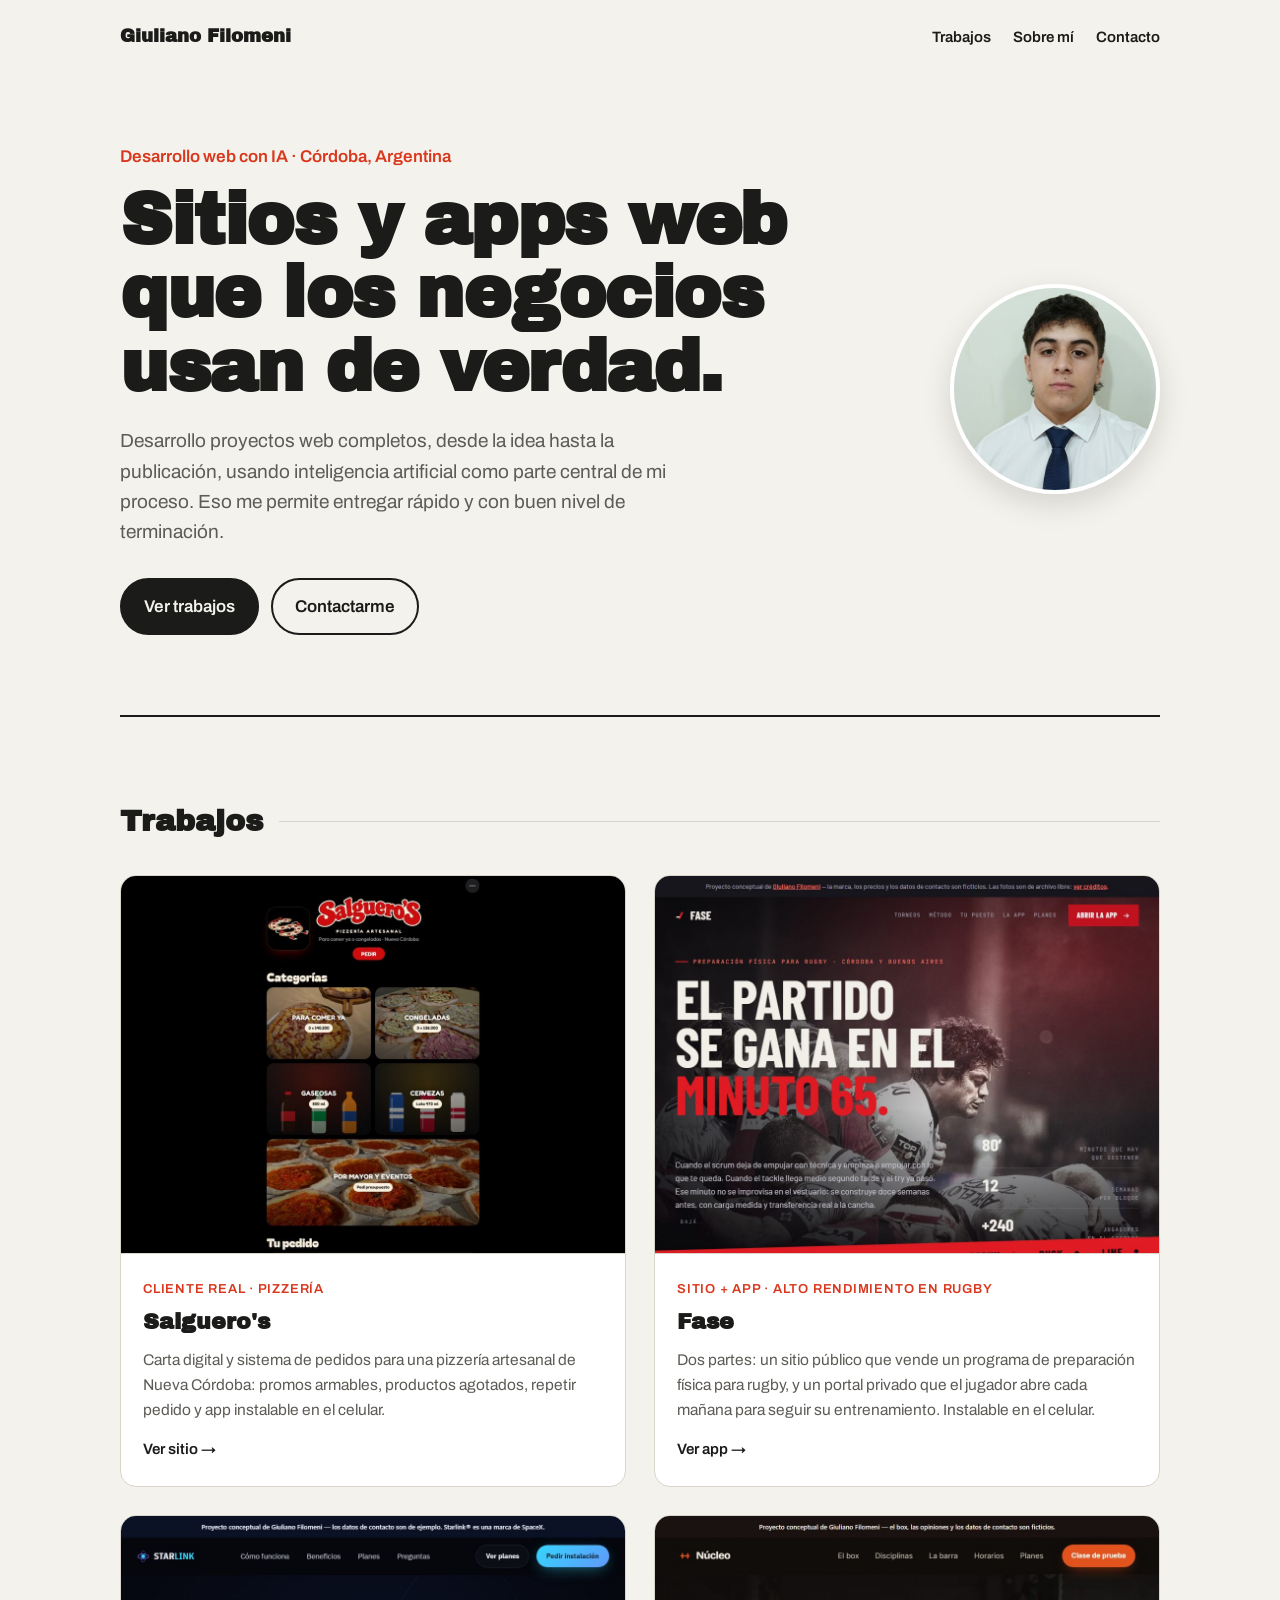
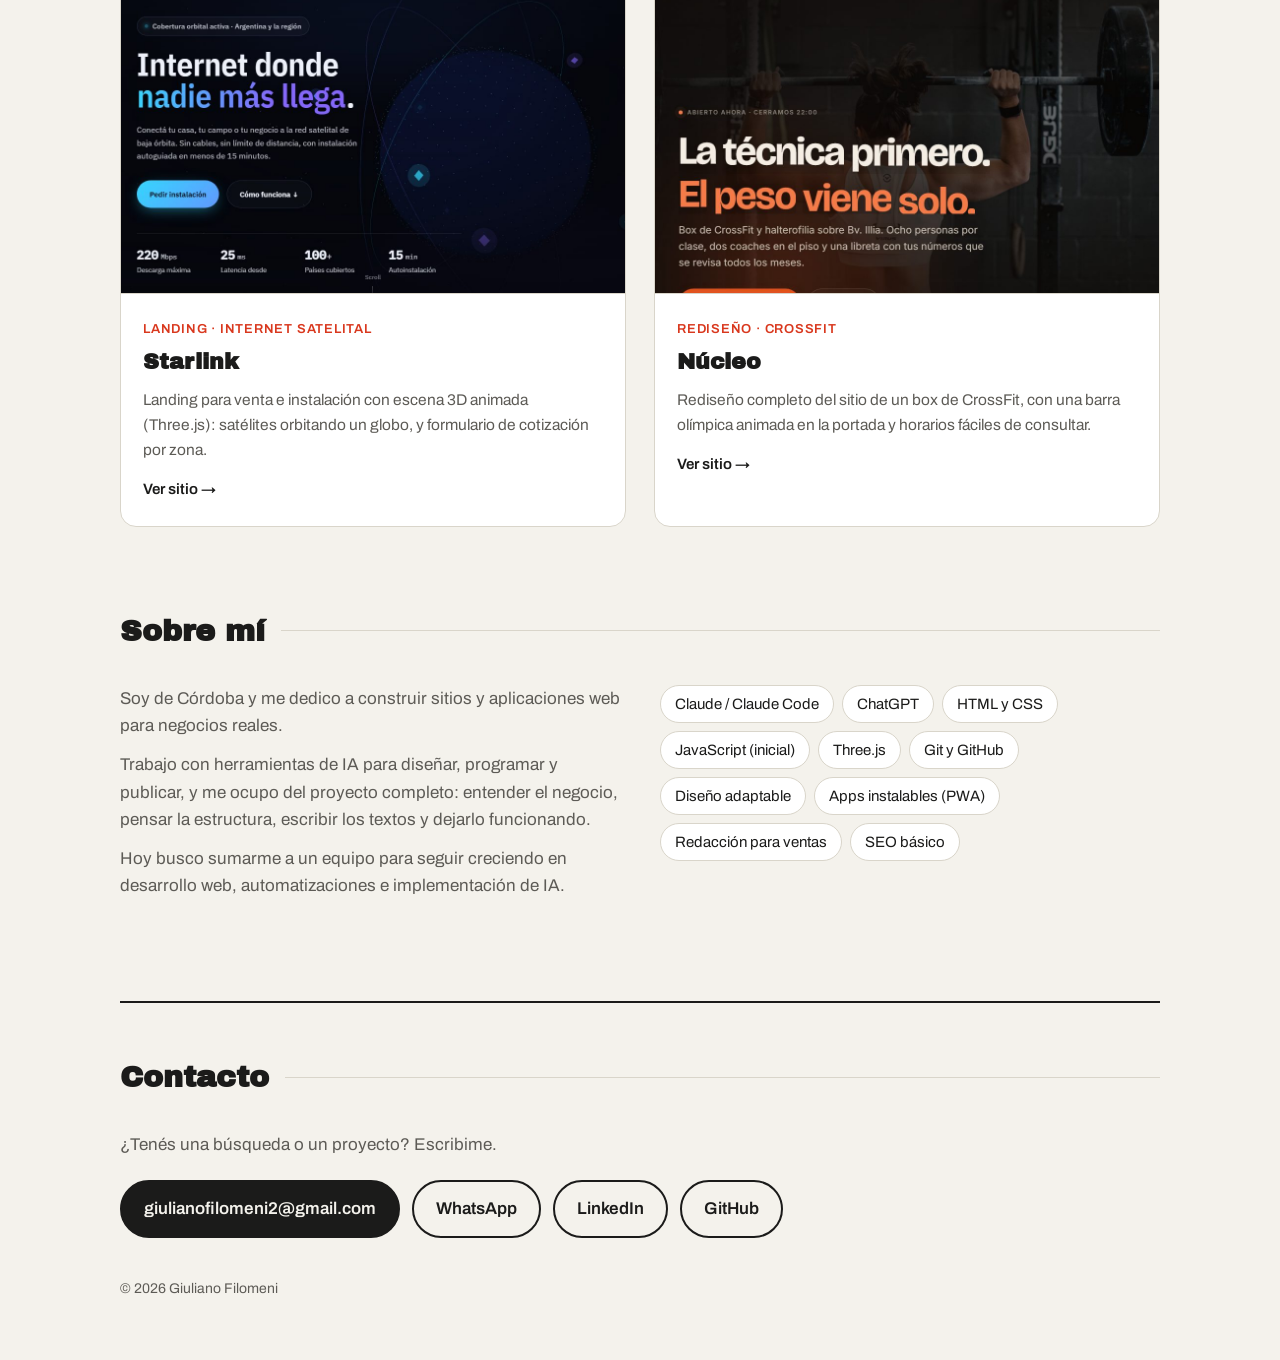
==== commit 154e9354: "Sobre mí más breve" ====
--- a/index.html
+++ b/index.html
@@ -106,7 +106,7 @@
 <h2 id="sobre-mi">Sobre mí</h2>
 <section class="cols">
  <div>
-  <p>Soy de Córdoba. Cursé tres años de Educación Física en la UPC y en el camino descubrí que lo que más disfruto es construir cosas en la web.</p>
+  <p>Soy de Córdoba y me dedico a construir sitios y aplicaciones web para negocios reales.</p>
   <p>Trabajo con herramientas de IA para diseñar, programar y publicar, y me ocupo del proyecto completo: entender el negocio, pensar la estructura, escribir los textos y dejarlo funcionando.</p>
   <p>Hoy busco sumarme a un equipo para seguir creciendo en desarrollo web, automatizaciones e implementación de IA.</p>
  </div>
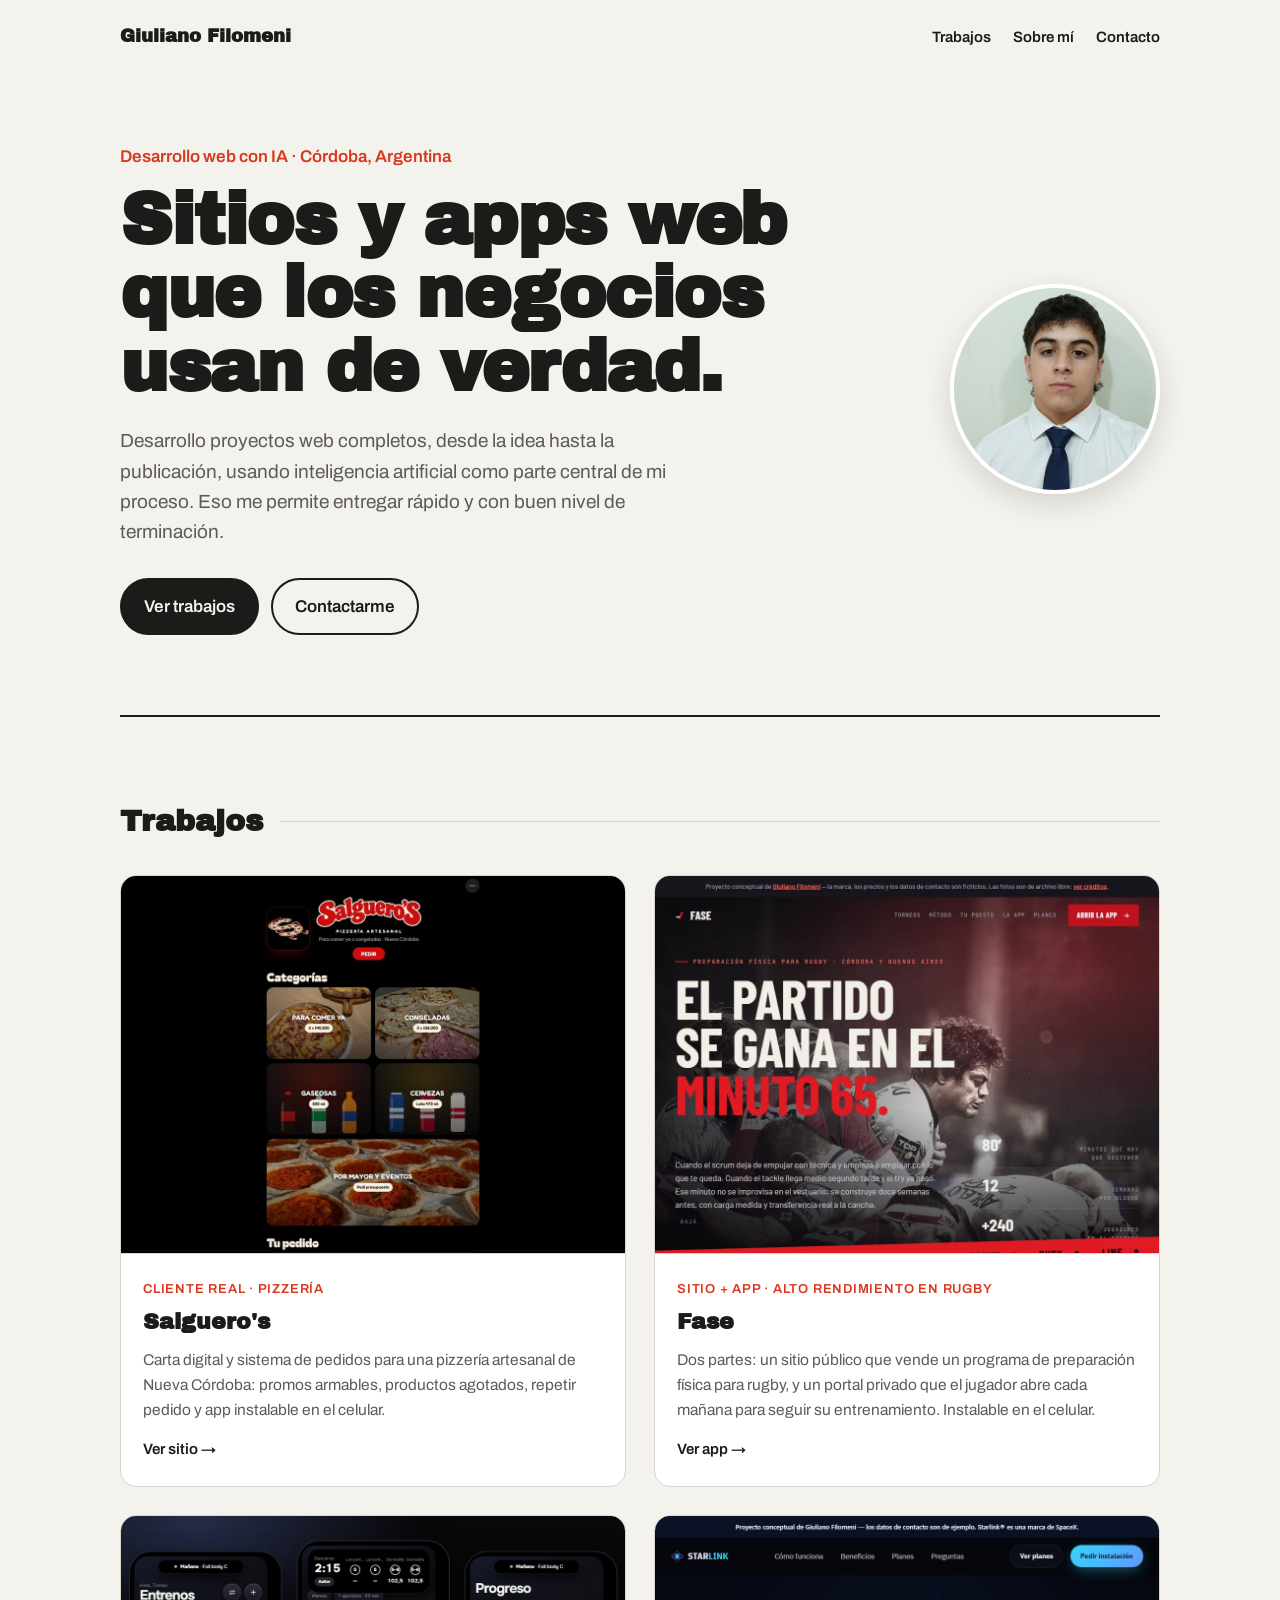
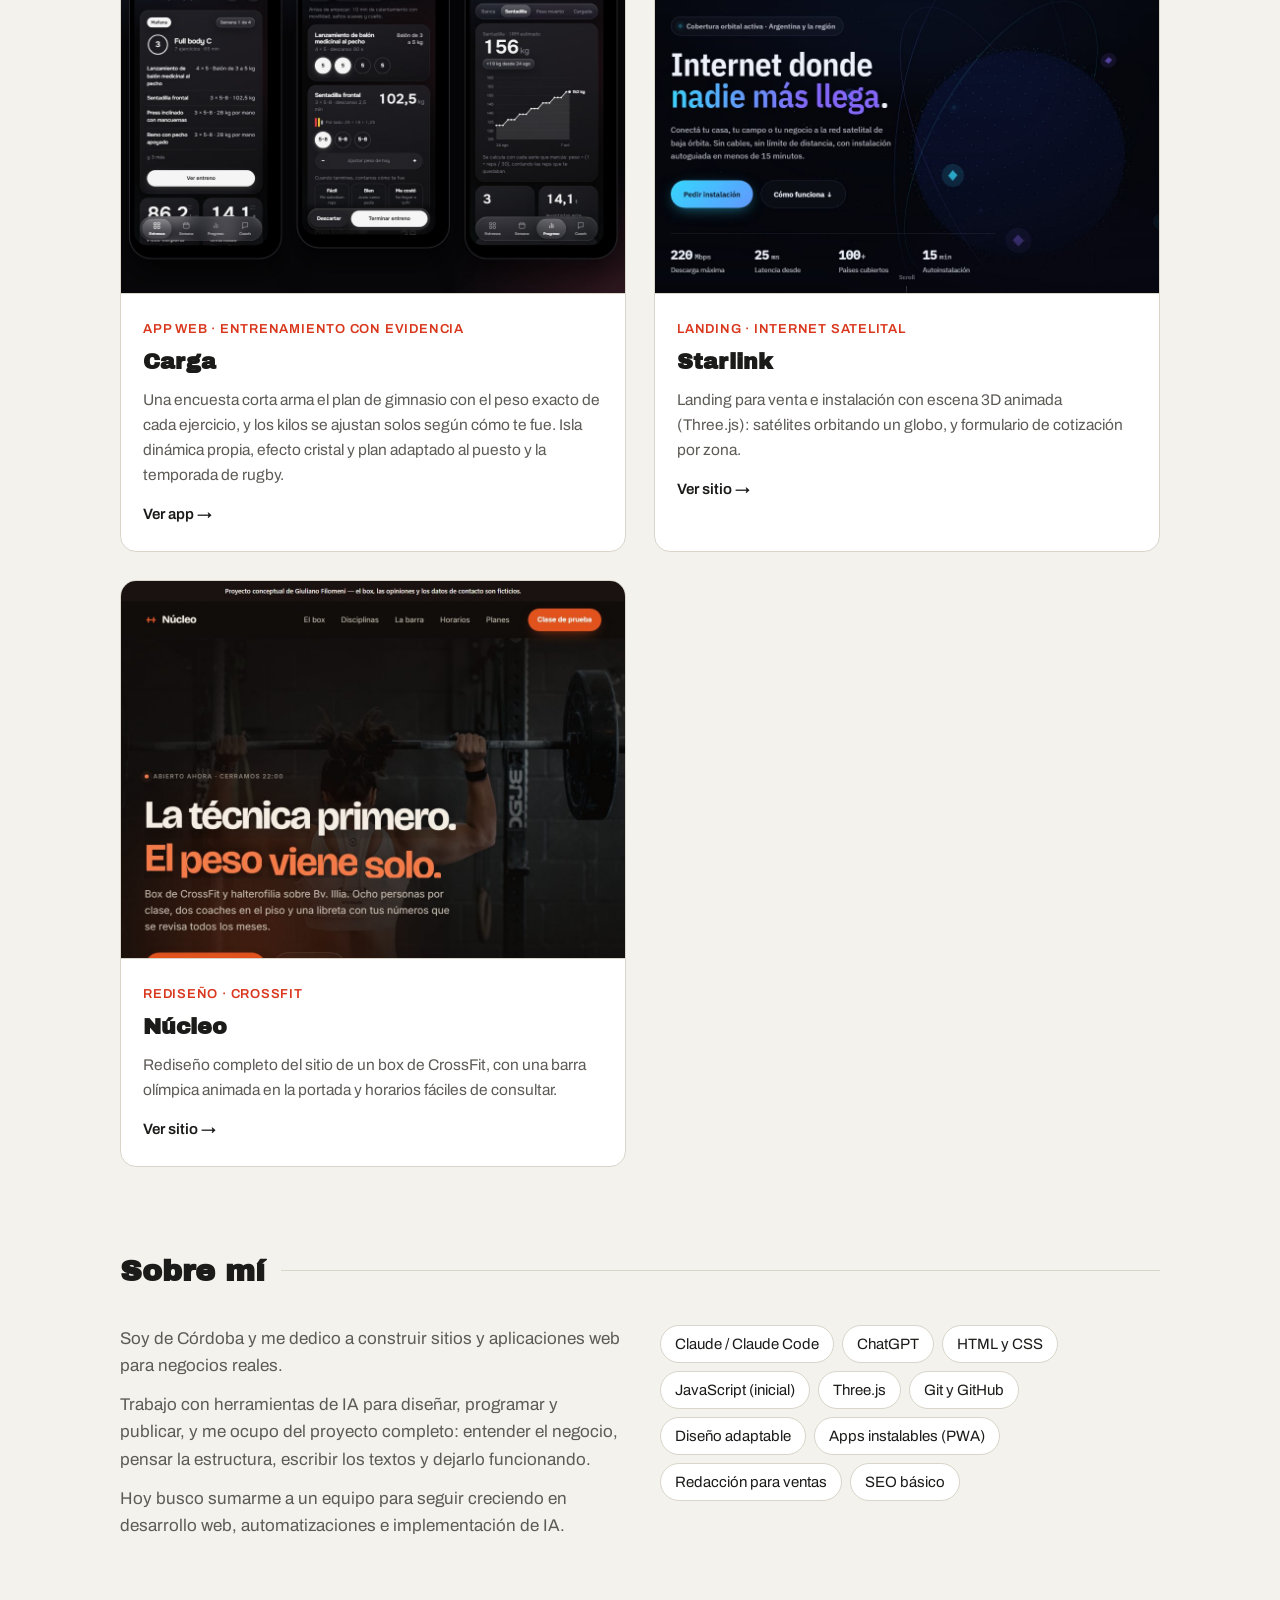
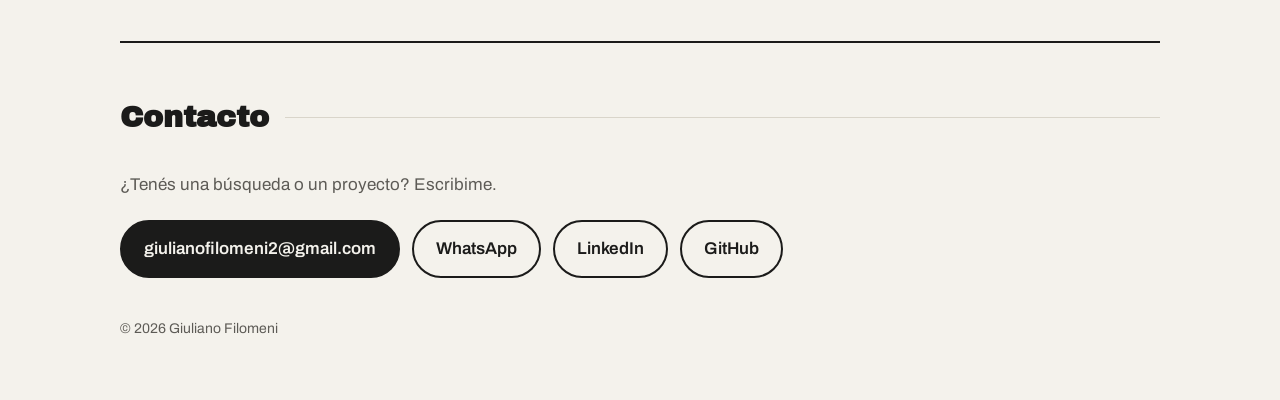
==== commit bfa3418b: "Carga: app de entrenamiento con pesos calculados, isla y efecto cristal Nueva demo en carga/ y su ta" ====
--- a/index.html
+++ b/index.html
@@ -89,6 +89,12 @@
   <p>Dos partes: un sitio público que vende un programa de preparación física para rugby, y un portal privado que el jugador abre cada mañana para seguir su entrenamiento. Instalable en el celular.</p>
   <span>Ver app →</span></div>
  </a>
+ <a class="card" href="carga/" target="_blank" rel="noopener">
+  <img src="assets/trabajos/carga.jpg" alt="App Carga" loading="lazy">
+  <div><small>App web · Entrenamiento con evidencia</small><h3>Carga</h3>
+  <p>Una encuesta corta arma el plan de gimnasio con el peso exacto de cada ejercicio, y los kilos se ajustan solos según cómo te fue. Isla dinámica propia, efecto cristal y plan adaptado al puesto y la temporada de rugby.</p>
+  <span>Ver app →</span></div>
+ </a>
  <a class="card" href="starlink/" target="_blank" rel="noopener">
   <img src="assets/trabajos/starlink.jpg" alt="Landing Starlink" loading="lazy">
   <div><small>Landing · Internet satelital</small><h3>Starlink</h3>
